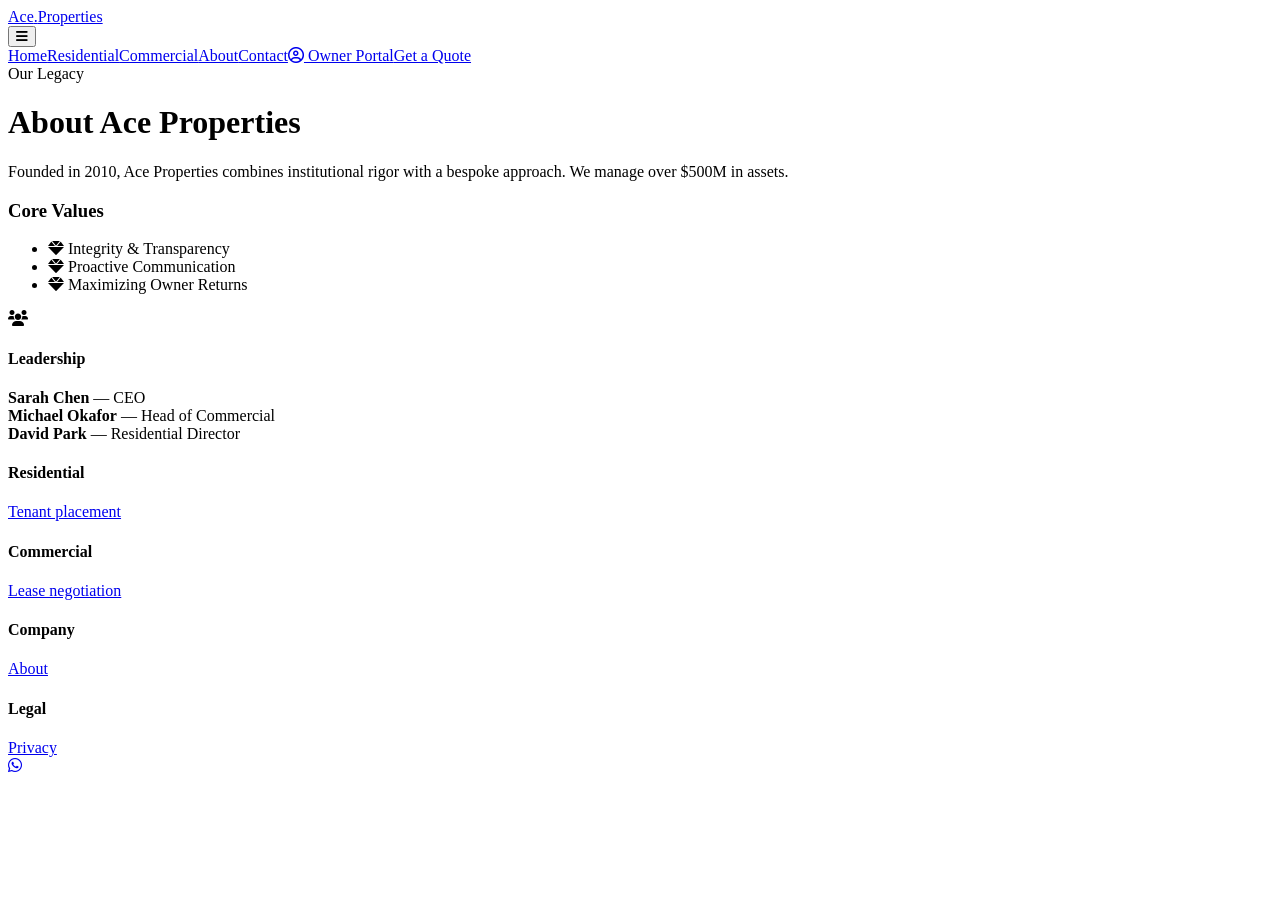
==== about.html @ a5db4b84 "Add files via upload" ====
<!DOCTYPE html>
<html lang="en">

<head>
    <meta charset="UTF-8">
    <meta name="viewport" content="width=device-width, initial-scale=1.0">
    <meta name="description" content="Meet the leadership behind Ace Properties — 15+ years of excellence.">
    <title>About · Ace Properties</title>
    <link
        href="https://fonts.googleapis.com/css2?family=Cormorant+Garamond:wght@400;500;600;700&family=DM+Sans:opsz,wght@9..40,300;9..40,400;9..40,500;9..40,600&display=swap"
        rel="stylesheet">
    <link rel="stylesheet" href="https://cdnjs.cloudflare.com/ajax/libs/font-awesome/6.0.0-beta3/css/all.min.css">
    <link rel="stylesheet" href="css/style.css">
</head>

<body>
    <nav class="navbar">
        <div class="nav-container">
            <div class="logo"><a href="index.html">Ace<span class="dot">.</span>Properties</a></div><button
                class="menu-toggle" id="menuToggle" aria-label="Menu" aria-expanded="false"><i class="fas fa-bars"></i></button>
            <div class="nav-links" id="navLinks"><a href="index.html">Home</a><a
                    href="residential.html">Residential</a><a href="commercial.html">Commercial</a><a href="about.html"
                    class="active">About</a><a href="contact.html">Contact</a><a href="contact.html" class="owner-portal"><i
                        class="far fa-user-circle"></i> Owner Portal</a><a href="contact.html" class="btn-outline">Get a
                    Quote</a></div>
        </div>
    </nav>

    <main class="container section-padding">
        <div class="section-sub fade-up">Our Legacy</div>
        <h1 class="section-title fade-up">About Ace Properties</h1>
        <div class="divider fade-up"></div>
        <div class="page-split">
            <div class="page-text fade-up">
                <p class="section-copy">Founded in 2010, Ace Properties combines institutional rigor with a bespoke
                    approach. We manage over $500M in assets.</p>
                <h3 class="section-heading">Core Values</h3>
                <ul class="feature-list">
                    <li><i class="fas fa-gem"></i> Integrity & Transparency</li>
                    <li><i class="fas fa-gem"></i> Proactive Communication</li>
                    <li><i class="fas fa-gem"></i> Maximizing Owner Returns</li>
                </ul>
            </div>
            <div class="team-card fade-up">
                <i class="fas fa-users"></i>
                <h4>Leadership</h4>
                <p><strong>Sarah Chen</strong> — CEO<br><strong>Michael Okafor</strong> — Head of
                    Commercial<br><strong>David Park</strong> — Residential Director</p>
            </div>
        </div>
    </main>

    <footer class="footer">
        <div class="container footer-grid">
            <div>
                <h4>Residential</h4><a href="residential.html">Tenant placement</a>
            </div>
            <div>
                <h4>Commercial</h4><a href="commercial.html">Lease negotiation</a>
            </div>
            <div>
                <h4>Company</h4><a href="about.html">About</a>
            </div>
            <div>
                <h4>Legal</h4><a href="#">Privacy</a>
            </div>
        </div>
    </footer>
    <a href="https://wa.me/?text=Hello%20Ace%20Properties" class="wa-float" id="whatsappBtn"><i class="fab fa-whatsapp"></i></a>
    <script src="js/main.js"></script>
</body>

</html>
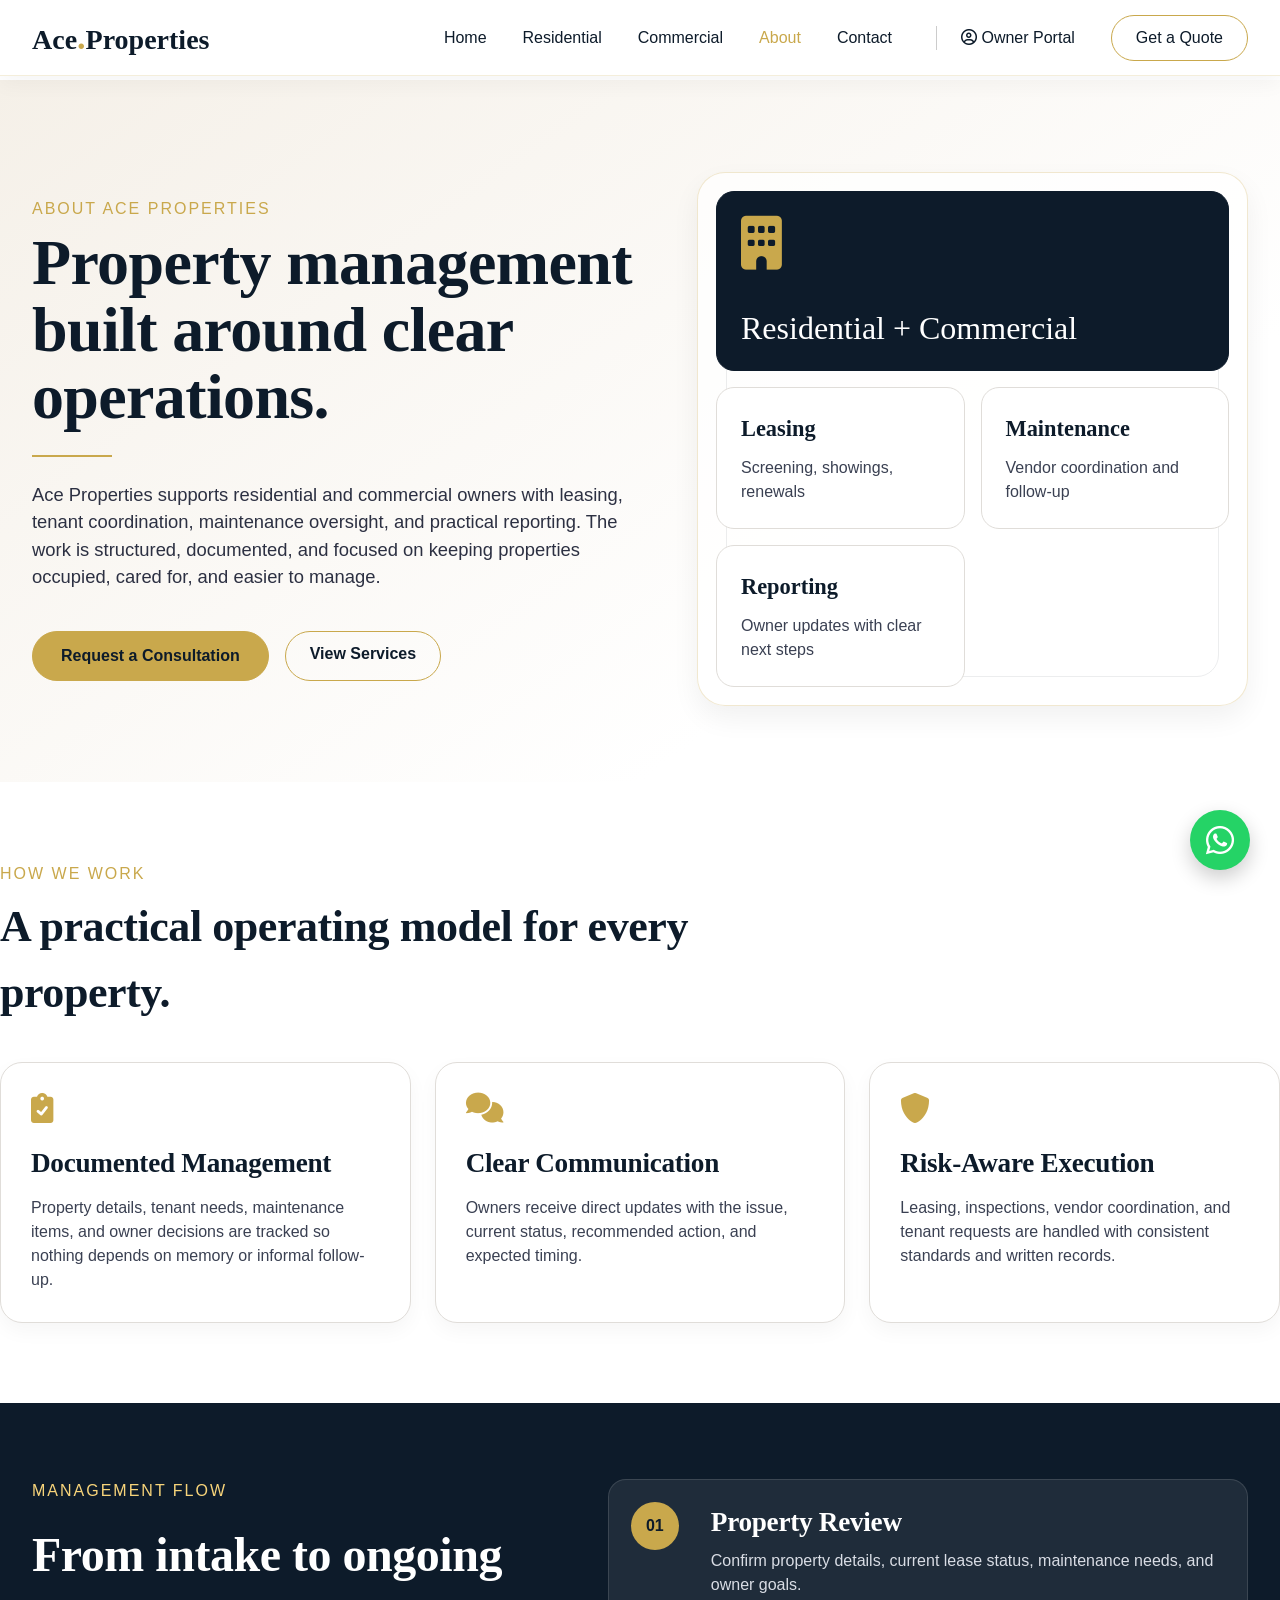
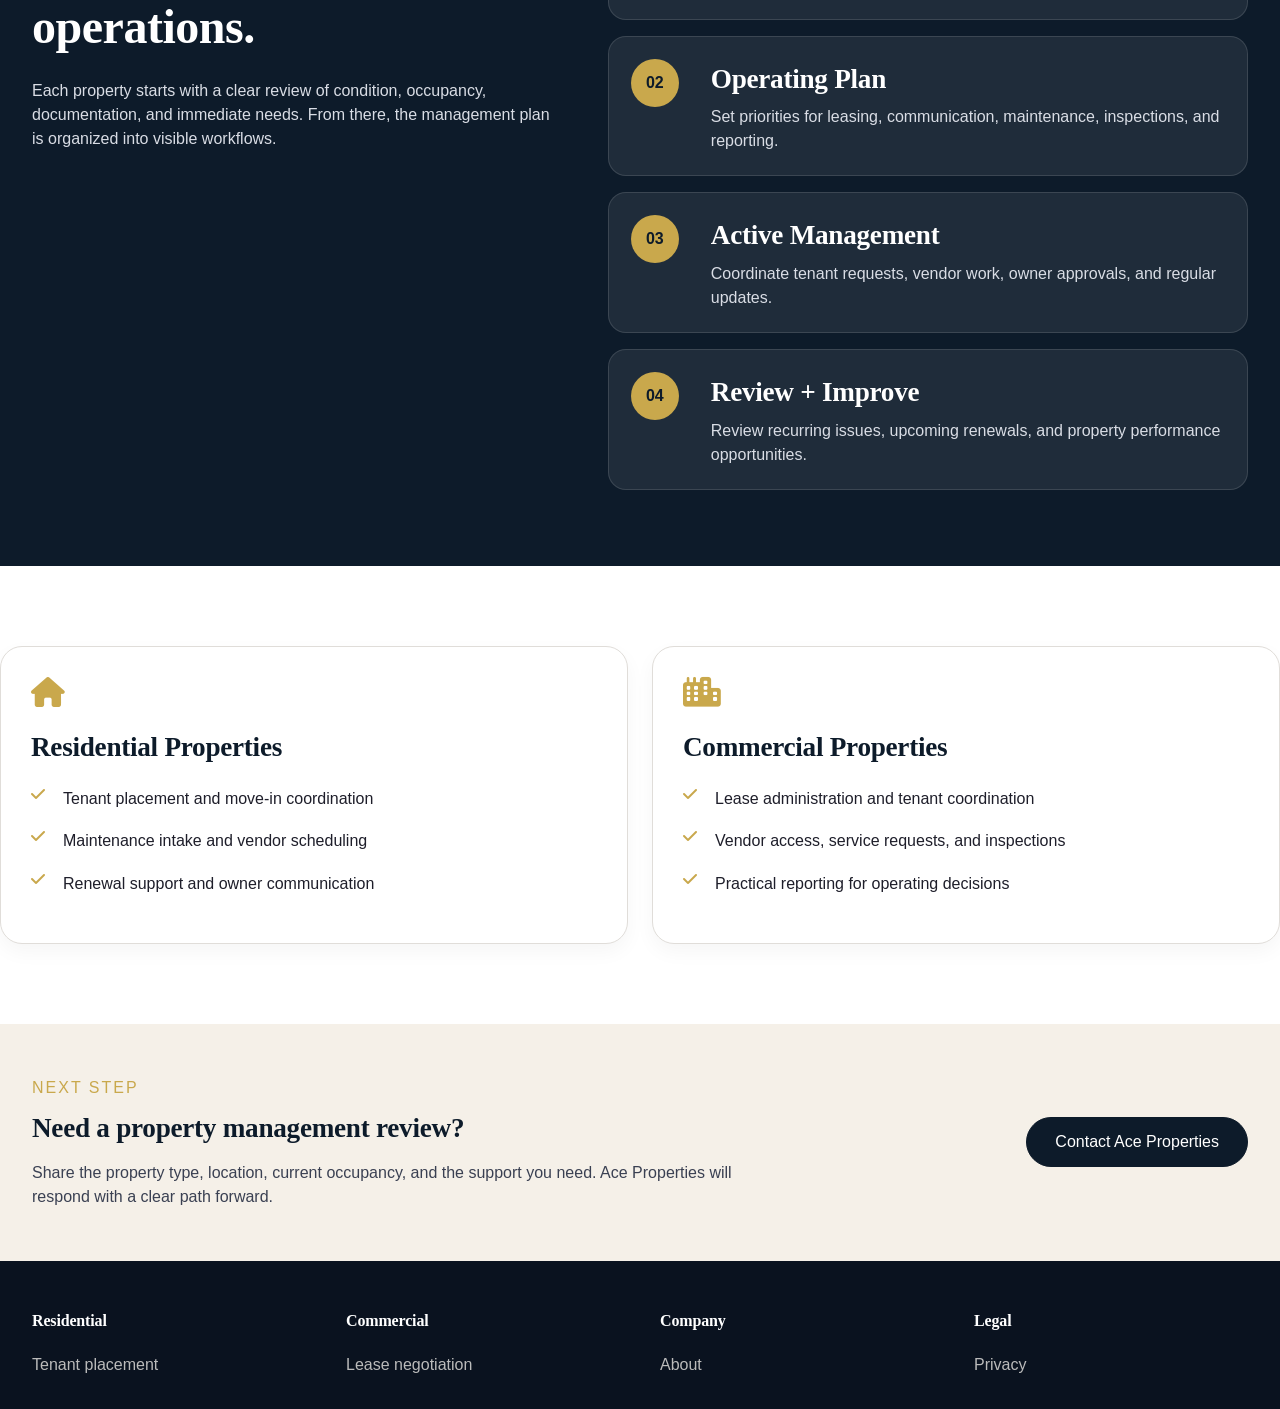
==== commit 0b3892f0: "Redesign about page" ====
--- a/about.html
+++ b/about.html
@@ -1,73 +1,193 @@
-<!DOCTYPE html>
-<html lang="en">
-
-<head>
-    <meta charset="UTF-8">
-    <meta name="viewport" content="width=device-width, initial-scale=1.0">
-    <meta name="description" content="Meet the leadership behind Ace Properties — 15+ years of excellence.">
-    <title>About · Ace Properties</title>
-    <link
-        href="https://fonts.googleapis.com/css2?family=Cormorant+Garamond:wght@400;500;600;700&family=DM+Sans:opsz,wght@9..40,300;9..40,400;9..40,500;9..40,600&display=swap"
-        rel="stylesheet">
-    <link rel="stylesheet" href="https://cdnjs.cloudflare.com/ajax/libs/font-awesome/6.0.0-beta3/css/all.min.css">
-    <link rel="stylesheet" href="css/style.css">
-</head>
-
-<body>
-    <nav class="navbar">
-        <div class="nav-container">
-            <div class="logo"><a href="index.html">Ace<span class="dot">.</span>Properties</a></div><button
-                class="menu-toggle" id="menuToggle" aria-label="Menu" aria-expanded="false"><i class="fas fa-bars"></i></button>
-            <div class="nav-links" id="navLinks"><a href="index.html">Home</a><a
-                    href="residential.html">Residential</a><a href="commercial.html">Commercial</a><a href="about.html"
-                    class="active">About</a><a href="contact.html">Contact</a><a href="contact.html" class="owner-portal"><i
-                        class="far fa-user-circle"></i> Owner Portal</a><a href="contact.html" class="btn-outline">Get a
-                    Quote</a></div>
-        </div>
-    </nav>
-
-    <main class="container section-padding">
-        <div class="section-sub fade-up">Our Legacy</div>
-        <h1 class="section-title fade-up">About Ace Properties</h1>
-        <div class="divider fade-up"></div>
-        <div class="page-split">
-            <div class="page-text fade-up">
-                <p class="section-copy">Founded in 2010, Ace Properties combines institutional rigor with a bespoke
-                    approach. We manage over $500M in assets.</p>
-                <h3 class="section-heading">Core Values</h3>
-                <ul class="feature-list">
-                    <li><i class="fas fa-gem"></i> Integrity & Transparency</li>
-                    <li><i class="fas fa-gem"></i> Proactive Communication</li>
-                    <li><i class="fas fa-gem"></i> Maximizing Owner Returns</li>
-                </ul>
-            </div>
-            <div class="team-card fade-up">
-                <i class="fas fa-users"></i>
-                <h4>Leadership</h4>
-                <p><strong>Sarah Chen</strong> — CEO<br><strong>Michael Okafor</strong> — Head of
-                    Commercial<br><strong>David Park</strong> — Residential Director</p>
-            </div>
-        </div>
-    </main>
-
-    <footer class="footer">
-        <div class="container footer-grid">
-            <div>
-                <h4>Residential</h4><a href="residential.html">Tenant placement</a>
-            </div>
-            <div>
-                <h4>Commercial</h4><a href="commercial.html">Lease negotiation</a>
-            </div>
-            <div>
-                <h4>Company</h4><a href="about.html">About</a>
-            </div>
-            <div>
-                <h4>Legal</h4><a href="#">Privacy</a>
-            </div>
-        </div>
-    </footer>
-    <a href="https://wa.me/?text=Hello%20Ace%20Properties" class="wa-float" id="whatsappBtn"><i class="fab fa-whatsapp"></i></a>
-    <script src="js/main.js"></script>
-</body>
-
-</html>+<!DOCTYPE html>
+<html lang="en">
+
+<head>
+    <meta charset="UTF-8">
+    <meta name="viewport" content="width=device-width, initial-scale=1.0">
+    <meta name="description" content="Learn how Ace Properties manages residential and commercial properties with clear reporting, disciplined operations, and responsive service.">
+    <title>About | Ace Properties</title>
+    <link
+        href="https://fonts.googleapis.com/css2?family=Cormorant+Garamond:wght@400;500;600;700&family=DM+Sans:opsz,wght@9..40,300;9..40,400;9..40,500;9..40,600&display=swap"
+        rel="stylesheet">
+    <link rel="stylesheet" href="https://cdnjs.cloudflare.com/ajax/libs/font-awesome/6.0.0-beta3/css/all.min.css">
+    <link rel="stylesheet" href="css/style.css">
+</head>
+
+<body>
+    <nav class="navbar">
+        <div class="nav-container">
+            <div class="logo"><a href="index.html">Ace<span class="dot">.</span>Properties</a></div>
+            <button class="menu-toggle" id="menuToggle" aria-label="Menu" aria-expanded="false"><i class="fas fa-bars"></i></button>
+            <div class="nav-links" id="navLinks">
+                <a href="index.html">Home</a>
+                <a href="residential.html">Residential</a>
+                <a href="commercial.html">Commercial</a>
+                <a href="about.html" class="active">About</a>
+                <a href="contact.html">Contact</a>
+                <a href="contact.html" class="owner-portal"><i class="far fa-user-circle"></i> Owner Portal</a>
+                <a href="contact.html" class="btn-outline">Get a Quote</a>
+            </div>
+        </div>
+    </nav>
+
+    <main>
+        <section class="about-hero">
+            <div class="container about-hero-grid">
+                <div class="about-hero-copy fade-up">
+                    <div class="section-sub">About Ace Properties</div>
+                    <h1 class="section-title">Property management built around clear operations.</h1>
+                    <div class="divider"></div>
+                    <p class="section-copy">Ace Properties supports residential and commercial owners with leasing,
+                        tenant coordination, maintenance oversight, and practical reporting. The work is structured,
+                        documented, and focused on keeping properties occupied, cared for, and easier to manage.</p>
+                    <div class="about-actions">
+                        <a href="contact.html" class="btn-gold">Request a Consultation</a>
+                        <a href="commercial.html" class="btn-outline">View Services</a>
+                    </div>
+                </div>
+                <div class="about-visual fade-up" aria-label="Property operations overview">
+                    <div class="visual-panel visual-panel-main">
+                        <i class="fas fa-building"></i>
+                        <span>Residential + Commercial</span>
+                    </div>
+                    <div class="visual-panel">
+                        <strong>Leasing</strong>
+                        <span>Screening, showings, renewals</span>
+                    </div>
+                    <div class="visual-panel">
+                        <strong>Maintenance</strong>
+                        <span>Vendor coordination and follow-up</span>
+                    </div>
+                    <div class="visual-panel">
+                        <strong>Reporting</strong>
+                        <span>Owner updates with clear next steps</span>
+                    </div>
+                </div>
+            </div>
+        </section>
+
+        <section class="container section-padding">
+            <div class="about-section-header fade-up">
+                <div class="section-sub">How We Work</div>
+                <h2 class="section-title">A practical operating model for every property.</h2>
+            </div>
+            <div class="about-principles">
+                <div class="principle-card fade-up">
+                    <i class="fas fa-clipboard-check"></i>
+                    <h3>Documented Management</h3>
+                    <p>Property details, tenant needs, maintenance items, and owner decisions are tracked so nothing
+                        depends on memory or informal follow-up.</p>
+                </div>
+                <div class="principle-card fade-up">
+                    <i class="fas fa-comments"></i>
+                    <h3>Clear Communication</h3>
+                    <p>Owners receive direct updates with the issue, current status, recommended action, and expected
+                        timing.</p>
+                </div>
+                <div class="principle-card fade-up">
+                    <i class="fas fa-shield-alt"></i>
+                    <h3>Risk-Aware Execution</h3>
+                    <p>Leasing, inspections, vendor coordination, and tenant requests are handled with consistent
+                        standards and written records.</p>
+                </div>
+            </div>
+        </section>
+
+        <section class="about-band">
+            <div class="container about-process-grid">
+                <div class="fade-up">
+                    <div class="section-sub section-sub-light">Management Flow</div>
+                    <h2 class="section-title-light">From intake to ongoing operations.</h2>
+                    <p>Each property starts with a clear review of condition, occupancy, documentation, and immediate
+                        needs. From there, the management plan is organized into visible workflows.</p>
+                </div>
+                <div class="process-list fade-up">
+                    <div class="process-item">
+                        <span>01</span>
+                        <div>
+                            <h3>Property Review</h3>
+                            <p>Confirm property details, current lease status, maintenance needs, and owner goals.</p>
+                        </div>
+                    </div>
+                    <div class="process-item">
+                        <span>02</span>
+                        <div>
+                            <h3>Operating Plan</h3>
+                            <p>Set priorities for leasing, communication, maintenance, inspections, and reporting.</p>
+                        </div>
+                    </div>
+                    <div class="process-item">
+                        <span>03</span>
+                        <div>
+                            <h3>Active Management</h3>
+                            <p>Coordinate tenant requests, vendor work, owner approvals, and regular updates.</p>
+                        </div>
+                    </div>
+                    <div class="process-item">
+                        <span>04</span>
+                        <div>
+                            <h3>Review + Improve</h3>
+                            <p>Review recurring issues, upcoming renewals, and property performance opportunities.</p>
+                        </div>
+                    </div>
+                </div>
+            </div>
+        </section>
+
+        <section class="container section-padding">
+            <div class="about-scope-grid">
+                <div class="scope-card fade-up">
+                    <i class="fas fa-home"></i>
+                    <h3>Residential Properties</h3>
+                    <ul class="feature-list">
+                        <li><i class="fas fa-check"></i> Tenant placement and move-in coordination</li>
+                        <li><i class="fas fa-check"></i> Maintenance intake and vendor scheduling</li>
+                        <li><i class="fas fa-check"></i> Renewal support and owner communication</li>
+                    </ul>
+                </div>
+                <div class="scope-card fade-up">
+                    <i class="fas fa-city"></i>
+                    <h3>Commercial Properties</h3>
+                    <ul class="feature-list">
+                        <li><i class="fas fa-check"></i> Lease administration and tenant coordination</li>
+                        <li><i class="fas fa-check"></i> Vendor access, service requests, and inspections</li>
+                        <li><i class="fas fa-check"></i> Practical reporting for operating decisions</li>
+                    </ul>
+                </div>
+            </div>
+        </section>
+
+        <section class="about-cta">
+            <div class="container about-cta-inner fade-up">
+                <div>
+                    <div class="section-sub">Next Step</div>
+                    <h2>Need a property management review?</h2>
+                    <p>Share the property type, location, current occupancy, and the support you need. Ace Properties
+                        will respond with a clear path forward.</p>
+                </div>
+                <a href="contact.html" class="btn-navy">Contact Ace Properties</a>
+            </div>
+        </section>
+    </main>
+
+    <footer class="footer">
+        <div class="container footer-grid">
+            <div>
+                <h4>Residential</h4><a href="residential.html">Tenant placement</a>
+            </div>
+            <div>
+                <h4>Commercial</h4><a href="commercial.html">Lease negotiation</a>
+            </div>
+            <div>
+                <h4>Company</h4><a href="about.html">About</a>
+            </div>
+            <div>
+                <h4>Legal</h4><a href="#">Privacy</a>
+            </div>
+        </div>
+    </footer>
+    <a href="https://wa.me/?text=Hello%20Ace%20Properties" class="wa-float" id="whatsappBtn"><i class="fab fa-whatsapp"></i></a>
+    <script src="js/main.js"></script>
+</body>
+
+</html>
--- a/css/style.css
+++ b/css/style.css
@@ -0,0 +1,1024 @@
+* {
+    margin: 0;
+    padding: 0;
+    box-sizing: border-box;
+}
+
+:root {
+    --navy: #0D1B2A;
+    --gold: #C9A84C;
+    --cream: #F5F0E8;
+    --white: #ffffff;
+    --gray-light: #f9f9f9;
+    --gray-border: #e0ddd9;
+    --font-heading: 'Cormorant Garamond', serif;
+    --font-body: 'DM Sans', sans-serif;
+    --shadow-sm: 0 8px 20px rgba(0, 0, 0, 0.04);
+    --shadow-md: 0 12px 28px rgba(0, 0, 0, 0.06);
+}
+
+body {
+    font-family: var(--font-body);
+    background-color: var(--white);
+    color: #1e1e2a;
+    line-height: 1.5;
+    padding-top: 80px;
+    /* for fixed nav */
+}
+
+h1,
+h2,
+h3,
+h4 {
+    font-family: var(--font-heading);
+    font-weight: 600;
+    letter-spacing: -0.01em;
+    color: var(--navy);
+}
+
+.container {
+    max-width: 1280px;
+    margin: 0 auto;
+    padding: 0 32px;
+}
+
+/* Navigation */
+.navbar {
+    position: fixed;
+    top: 0;
+    left: 0;
+    width: 100%;
+    background-color: var(--white);
+    box-shadow: var(--shadow-sm);
+    z-index: 1000;
+    padding: 12px 0;
+    border-bottom: 1px solid rgba(201, 168, 76, 0.2);
+}
+
+.nav-container {
+    display: flex;
+    align-items: center;
+    justify-content: space-between;
+    max-width: 1400px;
+    margin: 0 auto;
+    padding: 0 32px;
+}
+
+.logo {
+    font-family: var(--font-heading);
+    font-size: 28px;
+    font-weight: 700;
+}
+
+.logo a {
+    text-decoration: none;
+    color: var(--navy);
+}
+
+.logo .dot {
+    color: var(--gold);
+    font-size: 34px;
+}
+
+.nav-links {
+    display: flex;
+    align-items: center;
+    gap: 36px;
+}
+
+.nav-links a {
+    text-decoration: none;
+    font-weight: 500;
+    color: var(--navy);
+    font-size: 16px;
+    transition: color 0.2s;
+}
+
+.nav-links a:hover,
+.nav-links a.active {
+    color: var(--gold);
+}
+
+.owner-portal {
+    margin-left: 8px;
+    border-left: 1px solid #ccc;
+    padding-left: 24px;
+}
+
+.btn-outline {
+    border: 1.5px solid var(--gold);
+    background: transparent;
+    padding: 10px 24px;
+    border-radius: 40px;
+    font-weight: 600;
+    color: var(--navy);
+    text-decoration: none;
+    transition: 0.2s;
+}
+
+.btn-outline:hover {
+    background: var(--gold);
+    color: white;
+}
+
+.btn-gold {
+    background: var(--gold);
+    color: var(--navy);
+    font-weight: 600;
+    padding: 12px 28px;
+    border-radius: 40px;
+    border: 1px solid var(--gold);
+    cursor: pointer;
+    text-decoration: none;
+    display: inline-block;
+    transition: 0.2s;
+}
+
+.btn-gold:hover {
+    background: transparent;
+    color: var(--navy);
+    border-color: var(--navy);
+}
+
+.btn-navy {
+    background: var(--navy);
+    color: white;
+    padding: 12px 28px;
+    border-radius: 40px;
+    font-weight: 500;
+    text-decoration: none;
+    display: inline-block;
+    border: 1px solid var(--navy);
+}
+
+.btn-navy:hover {
+    background: transparent;
+    color: var(--navy);
+}
+
+.menu-toggle {
+    display: none;
+    font-size: 28px;
+    background: none;
+    border: none;
+    color: var(--navy);
+    cursor: pointer;
+}
+
+/* Sections */
+.section-padding {
+    padding: 80px 0;
+}
+
+.bg-cream {
+    background-color: var(--cream);
+}
+
+.section-title {
+    font-size: 44px;
+    margin-bottom: 16px;
+}
+
+.section-sub {
+    color: var(--gold);
+    font-weight: 500;
+    text-transform: uppercase;
+    letter-spacing: 2px;
+    margin-bottom: 8px;
+}
+
+.section-copy {
+    font-size: 1.15rem;
+    max-width: 800px;
+    margin-bottom: 40px;
+    color: #2c3042;
+}
+
+.section-heading {
+    margin: 40px 0 20px;
+    font-size: 1.35rem;
+    line-height: 1.3;
+}
+
+.section-title-light {
+    color: white;
+    font-size: 48px;
+    margin: 16px 0;
+}
+
+.section-sub-light {
+    color: #f7d47a;
+}
+
+.page-split {
+    display: flex;
+    gap: 50px;
+    flex-wrap: wrap;
+}
+
+.page-text {
+    flex: 2;
+}
+
+.feature-list {
+    list-style: none;
+    padding: 0;
+    margin: 0;
+}
+
+.feature-list li {
+    display: flex;
+    align-items: flex-start;
+    gap: 12px;
+    margin-bottom: 16px;
+    line-height: 1.65;
+}
+
+.feature-list i,
+.service-card h3 i,
+.team-card i,
+.contact-form p i {
+    color: var(--gold);
+    min-width: 20px;
+}
+
+.center-cta {
+    text-align: center;
+    margin-top: 48px;
+}
+
+.service-card-title {
+    font-size: 36px;
+    margin-bottom: 30px;
+}
+
+.divider--light {
+    background: var(--gold);
+    width: 80px;
+    height: 2px;
+    margin: 24px 0;
+}
+
+.secure-note {
+    color: #ccc;
+    margin-top: 16px;
+}
+
+.map-container iframe {
+    width: 100%;
+    height: 100%;
+    border: 0;
+}
+
+.divider {
+    height: 2px;
+    background: var(--gold);
+    width: 80px;
+    margin: 24px 0;
+}
+
+/* Service cards / grids */
+.services-grid {
+    display: grid;
+    grid-template-columns: 1fr 1fr;
+    gap: 32px;
+}
+
+.service-card {
+    background: var(--white);
+    padding: 36px 32px;
+    border-radius: 24px;
+    box-shadow: var(--shadow-md);
+    border-top: 6px solid var(--gold);
+}
+
+.service-card h3 {
+    font-size: 32px;
+    margin-bottom: 28px;
+}
+
+.service-list {
+    list-style: none;
+}
+
+.service-list li {
+    padding: 10px 0;
+    border-bottom: 1px solid var(--gray-border);
+    display: flex;
+    align-items: center;
+    gap: 12px;
+}
+
+.service-list i {
+    color: var(--gold);
+    width: 20px;
+}
+
+/* Hero */
+.hero {
+    background: linear-gradient(145deg, var(--cream) 0%, #fef8f2 100%);
+    padding: 120px 0 100px;
+    position: relative;
+    overflow: hidden;
+}
+
+.hero::before {
+    content: '';
+    position: absolute;
+    top: -20%;
+    right: -5%;
+    width: 500px;
+    height: 500px;
+    background: radial-gradient(circle, rgba(201, 168, 76, 0.08) 0%, transparent 70%);
+    border-radius: 50%;
+    z-index: 0;
+}
+
+.hero-content {
+    position: relative;
+    z-index: 2;
+    display: flex;
+    align-items: center;
+    gap: 40px;
+    flex-wrap: wrap;
+}
+
+.hero-caption {
+    flex: 1.2;
+}
+
+.hero-title {
+    font-size: clamp(3rem, 6vw, 4.75rem);
+    line-height: 1.1;
+    margin-bottom: 24px;
+}
+
+.hero-copy {
+    max-width: 600px;
+    font-size: 1.15rem;
+    color: #2c3042;
+    margin: 28px 0 32px;
+}
+
+.hero-actions {
+    display: flex;
+    gap: 20px;
+    flex-wrap: wrap;
+    margin-bottom: 48px;
+}
+
+.hero-stats {
+    display: flex;
+    gap: 60px;
+    flex-wrap: wrap;
+}
+
+.hero-card {
+    flex: 0.9;
+    background: rgba(255,255,255,0.4);
+    backdrop-filter: blur(4px);
+    border-radius: 60px;
+    padding: 40px;
+    border: 1px solid rgba(201,168,76,0.2);
+    text-align: center;
+}
+
+.hero-card i {
+    font-size: 100px;
+    color: var(--navy);
+    opacity: 0.8;
+}
+
+.hero-card p {
+    margin-top: 20px;
+    font-style: italic;
+}
+
+.hero h1 span {
+    color: var(--gold);
+}
+
+.stat-item {
+    display: inline-block;
+    margin-right: 30px;
+}
+
+.stat-item h3 {
+    font-size: 48px;
+    margin-bottom: 8px;
+}
+
+.carousel-container {
+    position: relative;
+    overflow: hidden;
+}
+
+.testimonials-track {
+    display: flex;
+    transition: transform 0.5s ease;
+}
+
+.testimonial-card {
+    flex: 0 0 100%;
+    padding: 20px;
+}
+
+.testimonial {
+    background: var(--white);
+    padding: 32px 24px;
+    border-radius: 24px;
+    box-shadow: var(--shadow-sm);
+    border-left: 4px solid var(--gold);
+}
+
+.team-card {
+    background: rgba(255, 255, 255, 0.6);
+    backdrop-filter: blur(8px);
+    border-radius: 30px;
+    padding: 30px;
+}
+
+/* About page */
+.about-hero {
+    background: linear-gradient(145deg, var(--cream) 0%, #ffffff 72%);
+    padding: 92px 0 76px;
+    overflow: hidden;
+}
+
+.about-hero-grid {
+    display: grid;
+    grid-template-columns: minmax(0, 1.05fr) minmax(360px, 0.95fr);
+    gap: 56px;
+    align-items: center;
+}
+
+.about-hero-copy .section-title {
+    font-size: clamp(3rem, 5vw, 4.6rem);
+    line-height: 1.05;
+    max-width: 760px;
+}
+
+.about-actions {
+    display: flex;
+    flex-wrap: wrap;
+    gap: 16px;
+    margin-top: 8px;
+}
+
+.about-visual {
+    position: relative;
+    display: grid;
+    grid-template-columns: 1fr 1fr;
+    gap: 16px;
+    padding: 18px;
+    border: 1px solid rgba(201, 168, 76, 0.26);
+    border-radius: 28px;
+    background: rgba(255, 255, 255, 0.72);
+    box-shadow: var(--shadow-md);
+}
+
+.about-visual::before {
+    content: '';
+    position: absolute;
+    inset: 28px;
+    border: 1px solid rgba(13, 27, 42, 0.08);
+    border-radius: 22px;
+    pointer-events: none;
+}
+
+.visual-panel {
+    min-height: 142px;
+    padding: 24px;
+    border-radius: 18px;
+    background: #ffffff;
+    border: 1px solid var(--gray-border);
+    display: flex;
+    flex-direction: column;
+    justify-content: space-between;
+    position: relative;
+    z-index: 1;
+}
+
+.visual-panel strong {
+    color: var(--navy);
+    font-family: var(--font-heading);
+    font-size: 1.4rem;
+}
+
+.visual-panel span {
+    color: #3a4052;
+}
+
+.visual-panel-main {
+    grid-column: span 2;
+    min-height: 180px;
+    background: var(--navy);
+    color: #ffffff;
+    border-color: var(--navy);
+}
+
+.visual-panel-main i {
+    color: var(--gold);
+    font-size: 54px;
+}
+
+.visual-panel-main span {
+    color: #ffffff;
+    font-family: var(--font-heading);
+    font-size: 2rem;
+    line-height: 1.1;
+}
+
+.about-section-header {
+    max-width: 760px;
+    margin-bottom: 36px;
+}
+
+.about-principles,
+.about-scope-grid {
+    display: grid;
+    grid-template-columns: repeat(3, 1fr);
+    gap: 24px;
+}
+
+.principle-card,
+.scope-card {
+    border: 1px solid var(--gray-border);
+    border-radius: 22px;
+    background: var(--white);
+    box-shadow: var(--shadow-sm);
+    padding: 30px;
+}
+
+.principle-card i,
+.scope-card > i {
+    color: var(--gold);
+    font-size: 30px;
+    margin-bottom: 20px;
+}
+
+.principle-card h3,
+.scope-card h3,
+.process-item h3,
+.about-cta h2 {
+    font-size: 1.7rem;
+    margin-bottom: 12px;
+}
+
+.principle-card p,
+.process-item p,
+.about-cta p {
+    color: #3a4052;
+}
+
+.about-band {
+    background: var(--navy);
+    color: #ffffff;
+    padding: 76px 0;
+}
+
+.about-process-grid {
+    display: grid;
+    grid-template-columns: minmax(0, 0.9fr) minmax(420px, 1.1fr);
+    gap: 52px;
+    align-items: start;
+}
+
+.about-process-grid p {
+    color: #d9dde5;
+    max-width: 620px;
+}
+
+.process-list {
+    display: grid;
+    gap: 16px;
+}
+
+.process-item {
+    display: grid;
+    grid-template-columns: 62px 1fr;
+    gap: 18px;
+    padding: 22px;
+    border-radius: 18px;
+    background: rgba(255, 255, 255, 0.08);
+    border: 1px solid rgba(255, 255, 255, 0.12);
+}
+
+.process-item span {
+    width: 48px;
+    height: 48px;
+    border-radius: 50%;
+    background: var(--gold);
+    color: var(--navy);
+    display: flex;
+    align-items: center;
+    justify-content: center;
+    font-weight: 700;
+}
+
+.process-item h3 {
+    color: #ffffff;
+    margin-bottom: 6px;
+}
+
+.about-scope-grid {
+    grid-template-columns: 1fr 1fr;
+}
+
+.scope-card .feature-list {
+    margin-top: 18px;
+}
+
+.scope-card .feature-list i {
+    color: var(--gold);
+}
+
+.about-cta {
+    background: var(--cream);
+    padding: 52px 0;
+}
+
+.about-cta-inner {
+    display: flex;
+    align-items: center;
+    justify-content: space-between;
+    gap: 32px;
+}
+
+.about-cta-inner p {
+    max-width: 720px;
+}
+
+/* Pillars */
+.pillars-grid {
+    display: grid;
+    grid-template-columns: repeat(5, 1fr);
+    gap: 20px;
+    margin-top: 40px;
+}
+
+.pillar {
+    background: var(--cream);
+    padding: 28px 16px;
+    border-radius: 20px;
+    text-align: center;
+}
+
+.pillar i {
+    font-size: 32px;
+    color: var(--gold);
+    margin-bottom: 16px;
+}
+
+/* Steps */
+.steps-container {
+    display: flex;
+    justify-content: space-between;
+    flex-wrap: wrap;
+    margin: 60px 0;
+}
+
+.step {
+    flex: 1;
+    min-width: 160px;
+    text-align: center;
+    padding: 16px;
+}
+
+.step-number {
+    background: var(--navy);
+    color: white;
+    width: 48px;
+    height: 48px;
+    border-radius: 60px;
+    display: flex;
+    align-items: center;
+    justify-content: center;
+    font-weight: 700;
+    font-size: 22px;
+    margin: 0 auto 16px;
+    border: 2px solid var(--gold);
+}
+
+/* Testimonials */
+.testimonials-grid {
+    display: grid;
+    grid-template-columns: repeat(3, 1fr);
+    gap: 30px;
+}
+
+.testimonial-controls {
+    display: flex;
+    justify-content: center;
+    gap: 20px;
+    margin-top: 20px;
+}
+
+.testimonial-controls button {
+    background: var(--navy);
+    color: white;
+    border: none;
+    width: 40px;
+    height: 40px;
+    border-radius: 50%;
+    cursor: pointer;
+    transition: transform 0.15s ease;
+}
+
+.testimonial-controls button:hover {
+    transform: scale(1.05);
+}
+
+.testimonial {
+    background: var(--white);
+    padding: 32px 24px;
+    border-radius: 24px;
+    box-shadow: var(--shadow-sm);
+    border-left: 4px solid var(--gold);
+}
+
+/* Contact form */
+.contact-section {
+    background: var(--navy);
+    color: white;
+    padding: 64px 0;
+}
+
+.contact-grid {
+    display: grid;
+    grid-template-columns: 1fr 1fr;
+    gap: 40px;
+}
+
+.contact-form label {
+    display: block;
+    margin-bottom: 10px;
+    font-size: 0.95rem;
+    color: #fff;
+}
+
+.contact-form input,
+.contact-form select,
+.contact-form textarea {
+    width: 100%;
+    padding: 14px 18px;
+    border-radius: 40px;
+    border: none;
+    margin-bottom: 16px;
+    font-family: var(--font-body);
+}
+
+.map-container {
+    border-radius: 24px;
+    overflow: hidden;
+    min-height: 320px;
+}
+
+.page-split {
+    display: flex;
+    gap: 50px;
+    flex-wrap: wrap;
+}
+
+.page-text {
+    flex: 2;
+}
+
+.feature-list {
+    list-style: none;
+    padding: 0;
+    margin: 0;
+}
+
+.feature-list li {
+    display: flex;
+    align-items: flex-start;
+    gap: 12px;
+    margin-bottom: 16px;
+    line-height: 1.65;
+}
+
+.service-card-title {
+    font-size: 36px;
+    margin-bottom: 30px;
+    display: flex;
+    align-items: center;
+    gap: 14px;
+}
+
+.section-copy {
+    font-size: 1.15rem;
+    max-width: 800px;
+    margin-bottom: 40px;
+    color: #2c3042;
+}
+
+.secure-note {
+    color: #ccc;
+    margin-top: 16px;
+}
+
+.contact-form button {
+    width: 100%;
+}
+
+.footer {
+    background: #0a121f;
+    color: #ddd;
+    padding: 48px 0 24px;
+}
+
+.footer-grid {
+    display: grid;
+    grid-template-columns: repeat(4, 1fr);
+    gap: 40px;
+}
+
+.footer a {
+    color: #bbb;
+    text-decoration: none;
+    display: block;
+    margin-bottom: 8px;
+}
+
+.footer h4 {
+    color: white;
+    margin-bottom: 20px;
+}
+
+.footer-bottom {
+    margin-top: 40px;
+    border-top: 1px solid #2a3745;
+    padding-top: 24px;
+    text-align: center;
+}
+
+/* WhatsApp float */
+.wa-float {
+    position: fixed;
+    bottom: 30px;
+    right: 30px;
+    background: #25D366;
+    color: white;
+    width: 60px;
+    height: 60px;
+    border-radius: 60px;
+    display: flex;
+    align-items: center;
+    justify-content: center;
+    font-size: 32px;
+    box-shadow: 0 8px 20px rgba(0, 0, 0, 0.2);
+    z-index: 999;
+    text-decoration: none;
+}
+
+/* Responsive */
+@media (max-width: 900px) {
+    .about-hero-grid,
+    .about-process-grid {
+        grid-template-columns: 1fr;
+    }
+
+    .about-principles {
+        grid-template-columns: 1fr;
+    }
+
+    .about-scope-grid {
+        grid-template-columns: 1fr;
+    }
+
+    .about-cta-inner {
+        align-items: flex-start;
+        flex-direction: column;
+    }
+
+    .pillars-grid {
+        grid-template-columns: repeat(2, 1fr);
+    }
+
+    .services-grid {
+        grid-template-columns: 1fr;
+    }
+
+    .nav-links {
+        display: none;
+    }
+
+    .menu-toggle {
+        display: block;
+    }
+
+    .nav-links.mobile-active {
+        display: flex;
+        position: absolute;
+        top: 100%;
+        left: 0;
+        right: 0;
+        background: white;
+        flex-direction: column;
+        width: 100%;
+        padding: 24px 32px 16px;
+        gap: 18px;
+        box-shadow: 0 22px 38px rgba(0, 0, 0, 0.1);
+        z-index: 999;
+    }
+
+    .nav-links.mobile-active a {
+        width: 100%;
+        padding: 10px 0;
+    }
+
+    .owner-portal {
+        border-left: none;
+        padding-left: 0;
+    }
+
+    .testimonials-grid {
+        grid-template-columns: 1fr;
+    }
+
+    .contact-grid {
+        grid-template-columns: 1fr;
+    }
+
+    .footer-grid {
+        grid-template-columns: 1fr 1fr;
+    }
+
+    .page-split {
+        flex-direction: column;
+    }
+
+    .service-card-title {
+        font-size: 2.4rem;
+    }
+
+    .section-copy {
+        margin-bottom: 32px;
+    }
+
+    .hero-content {
+        flex-direction: column;
+        align-items: flex-start;
+    }
+
+    .hero-card {
+        width: 100%;
+        max-width: 420px;
+    }
+
+    .hero-actions {
+        justify-content: flex-start;
+    }
+}
+
+@media (max-width: 600px) {
+    .about-hero {
+        padding: 64px 0 48px;
+    }
+
+    .about-visual {
+        grid-template-columns: 1fr;
+        padding: 12px;
+    }
+
+    .visual-panel,
+    .visual-panel-main {
+        grid-column: auto;
+        min-height: 130px;
+    }
+
+    .process-item {
+        grid-template-columns: 1fr;
+    }
+
+    .about-actions {
+        flex-direction: column;
+        align-items: stretch;
+    }
+
+    .about-actions a,
+    .about-cta-inner a {
+        text-align: center;
+    }
+
+    .pillars-grid {
+        grid-template-columns: 1fr;
+    }
+
+    .steps-container {
+        flex-direction: column;
+    }
+
+    .page-split {
+        flex-direction: column;
+    }
+
+    .service-card-title {
+        font-size: 1.95rem;
+    }
+
+    .section-title-light {
+        font-size: 2.75rem;
+    }
+}
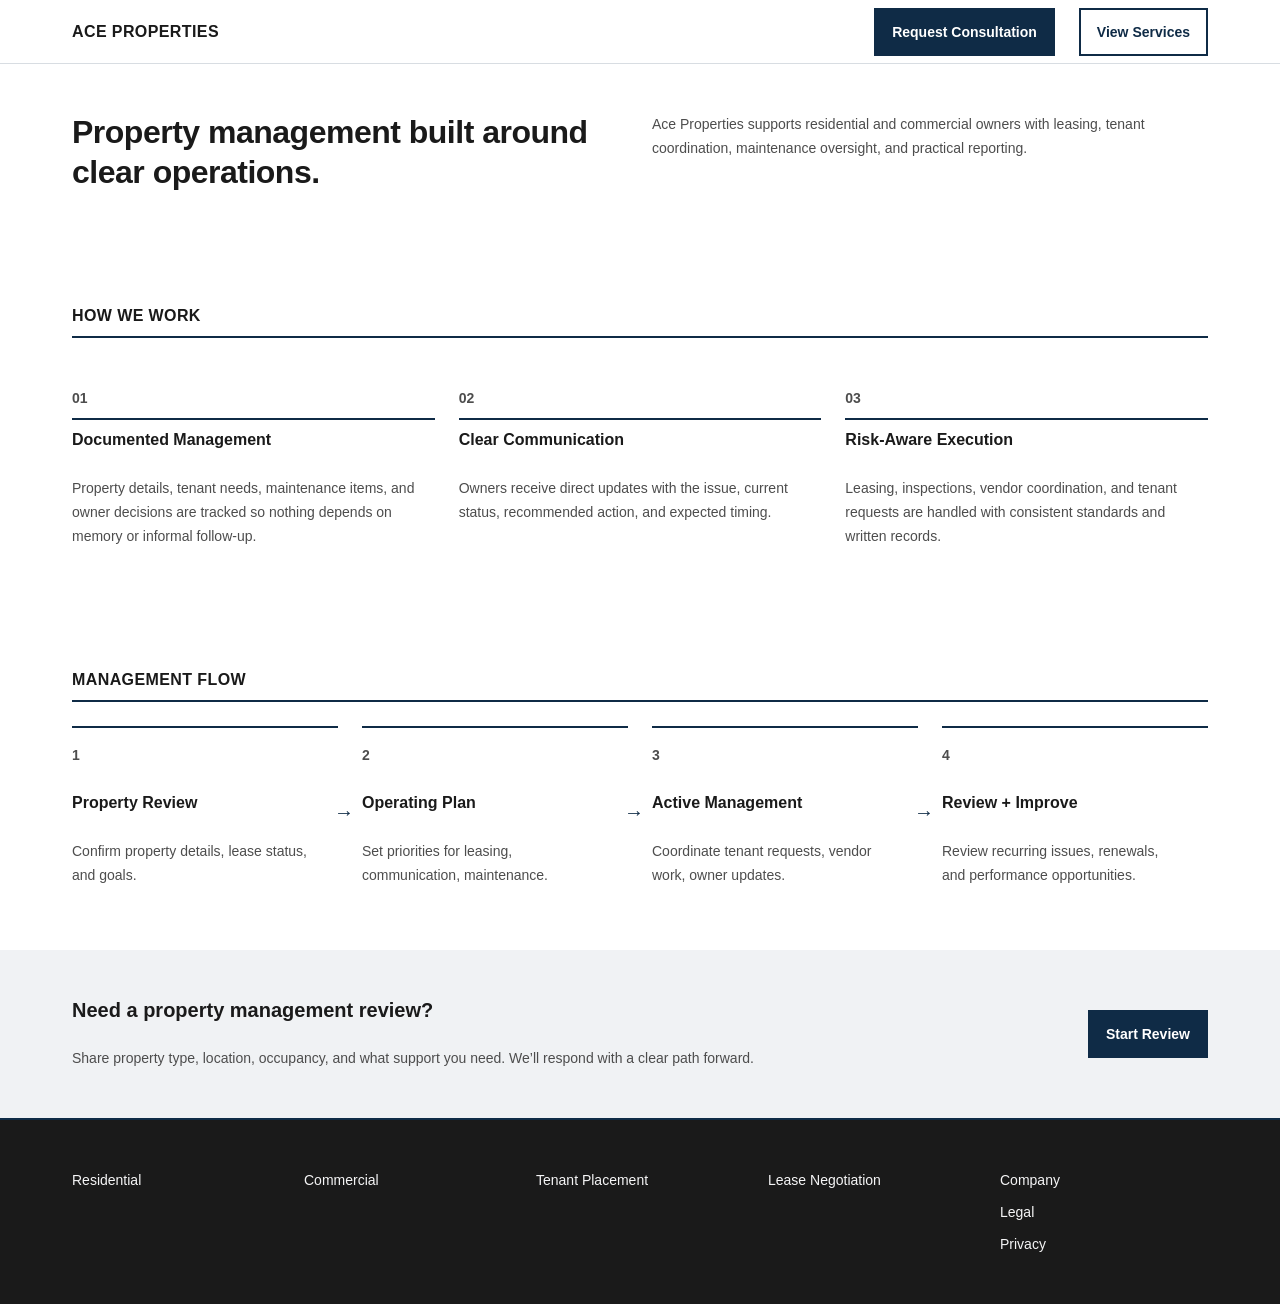
==== commit 96bd41ad: "Replace about page with precision layout" ====
--- a/about.html
+++ b/about.html
@@ -1,193 +1,504 @@
 <!DOCTYPE html>
 <html lang="en">
-
 <head>
-    <meta charset="UTF-8">
-    <meta name="viewport" content="width=device-width, initial-scale=1.0">
-    <meta name="description" content="Learn how Ace Properties manages residential and commercial properties with clear reporting, disciplined operations, and responsive service.">
-    <title>About | Ace Properties</title>
-    <link
-        href="https://fonts.googleapis.com/css2?family=Cormorant+Garamond:wght@400;500;600;700&family=DM+Sans:opsz,wght@9..40,300;9..40,400;9..40,500;9..40,600&display=swap"
-        rel="stylesheet">
-    <link rel="stylesheet" href="https://cdnjs.cloudflare.com/ajax/libs/font-awesome/6.0.0-beta3/css/all.min.css">
-    <link rel="stylesheet" href="css/style.css">
+  <meta charset="UTF-8" />
+  <meta name="viewport" content="width=device-width, initial-scale=1.0" />
+  <title>Ace Properties – Clear Operations</title>
+  <style>
+    :root {
+      --text: #1a1a1a;
+      --muted: #4d4d4d;
+      --line: #d8dde2;
+      --strip: #f0f2f4;
+      --accent: #0f2b46;
+      --white: #ffffff;
+    }
+
+    * {
+      box-sizing: border-box;
+      margin: 0;
+      padding: 0;
+    }
+
+    html {
+      font-size: 14px;
+    }
+
+    body {
+      font-family: Arial, Helvetica, sans-serif;
+      color: var(--text);
+      background: var(--white);
+      font-size: 14px;
+      line-height: 1.5;
+    }
+
+    a {
+      color: inherit;
+      text-decoration: none;
+    }
+
+    a:hover {
+      text-decoration: underline;
+    }
+
+    a:focus-visible,
+    button:focus-visible {
+      outline: 2px solid var(--accent);
+      outline-offset: 4px;
+    }
+
+    .container {
+      width: 100%;
+      max-width: 1200px;
+      margin: 0 auto;
+      padding: 0 32px;
+    }
+
+    .grid {
+      display: grid;
+      grid-template-columns: repeat(12, 1fr);
+      gap: 24px;
+    }
+
+    .site-header {
+      height: 64px;
+      padding: 8px 0;
+      border-bottom: 1px solid var(--line);
+      background: var(--white);
+    }
+
+    .header-grid {
+      height: 48px;
+      align-items: center;
+    }
+
+    .logo {
+      grid-column: span 6;
+      font-size: 16px;
+      line-height: 24px;
+      font-weight: 700;
+      letter-spacing: 0.4px;
+    }
+
+    .header-actions {
+      grid-column: span 6;
+      display: flex;
+      justify-content: flex-end;
+      gap: 24px;
+    }
+
+    .button {
+      display: inline-flex;
+      align-items: center;
+      justify-content: center;
+      height: 48px;
+      padding: 0 16px;
+      border: 2px solid var(--accent);
+      font-size: 14px;
+      line-height: 24px;
+      font-weight: 700;
+      transition: background 160ms ease, color 160ms ease;
+    }
+
+    .button-primary {
+      color: var(--white);
+      background: var(--accent);
+    }
+
+    .button-primary:hover {
+      color: var(--white);
+      background: #143959;
+      text-decoration: none;
+    }
+
+    .button-secondary {
+      color: var(--accent);
+      background: var(--white);
+    }
+
+    .button-secondary:hover {
+      color: var(--white);
+      background: var(--accent);
+      text-decoration: none;
+    }
+
+    .hero {
+      height: 192px;
+      padding: 48px 0;
+      background: var(--white);
+    }
+
+    .hero-grid {
+      min-height: 96px;
+      align-items: start;
+    }
+
+    .hero h1 {
+      grid-column: span 6;
+      font-size: 32px;
+      line-height: 40px;
+      font-weight: 700;
+      letter-spacing: -0.5px;
+    }
+
+    .hero p {
+      grid-column: span 6;
+      max-width: 560px;
+      color: var(--muted);
+      font-size: 14px;
+      line-height: 24px;
+    }
+
+    .section {
+      padding: 48px 0;
+    }
+
+    .section-label {
+      font-size: 16px;
+      line-height: 24px;
+      font-weight: 700;
+      letter-spacing: 0.4px;
+      text-transform: uppercase;
+      margin-bottom: 8px;
+    }
+
+    .section-rule {
+      width: 100%;
+      height: 2px;
+      background: var(--accent);
+      margin-bottom: 24px;
+    }
+
+    .work-card {
+      grid-column: span 4;
+      padding: 24px 0;
+    }
+
+    .work-card-number {
+      color: var(--accent);
+      font-size: 16px;
+      line-height: 24px;
+      font-weight: 700;
+      margin-bottom: 8px;
+    }
+
+    .work-card-body {
+      border-top: 2px solid var(--accent);
+      padding-top: 8px;
+    }
+
+    .work-card h3 {
+      font-size: 16px;
+      line-height: 24px;
+      font-weight: 700;
+      margin-bottom: 24px;
+    }
+
+    .work-card p {
+      color: var(--muted);
+      font-size: 14px;
+      line-height: 24px;
+    }
+
+    .process-rail {
+      height: 176px;
+      align-items: stretch;
+    }
+
+    .process-step {
+      grid-column: span 3;
+      position: relative;
+      min-height: 176px;
+      padding: 24px 24px 24px 0;
+      display: flex;
+      flex-direction: column;
+      justify-content: center;
+      border-top: 2px solid var(--accent);
+    }
+
+    .process-step:not(:last-child)::after {
+      content: "→";
+      position: absolute;
+      right: -16px;
+      top: 72px;
+      color: var(--accent);
+      font-size: 20px;
+      line-height: 24px;
+      font-weight: 700;
+    }
+
+    .process-number {
+      color: var(--accent);
+      font-size: 20px;
+      line-height: 24px;
+      font-weight: 700;
+      margin-bottom: 24px;
+    }
+
+    .process-step h3 {
+      font-size: 16px;
+      line-height: 24px;
+      font-weight: 700;
+      margin-bottom: 24px;
+    }
+
+    .process-step p {
+      color: var(--muted);
+      font-size: 14px;
+      line-height: 24px;
+    }
+
+    .next-step {
+      padding: 48px 0;
+      background: var(--strip);
+    }
+
+    .next-copy {
+      grid-column: span 8;
+    }
+
+    .next-copy h2 {
+      font-size: 20px;
+      line-height: 24px;
+      font-weight: 700;
+      margin-bottom: 24px;
+    }
+
+    .next-copy p {
+      color: var(--muted);
+      font-size: 14px;
+      line-height: 24px;
+    }
+
+    .next-action {
+      grid-column: span 4;
+      display: flex;
+      align-items: center;
+      justify-content: flex-end;
+    }
+
+    .site-footer {
+      padding: 48px 0;
+      color: #d8dde2;
+      background: var(--text);
+      border-top: 2px solid var(--accent);
+    }
+
+    .footer-grid {
+      display: grid;
+      grid-template-columns: repeat(5, 1fr);
+      gap: 24px;
+    }
+
+    .site-footer a {
+      display: block;
+      color: #f5f5f6;
+      font-size: 14px;
+      line-height: 24px;
+      transition: color 160ms ease;
+    }
+
+    .site-footer a:hover {
+      color: var(--white);
+      text-decoration: underline;
+    }
+
+    .footer-stack a + a {
+      margin-top: 8px;
+    }
+
+    @media (max-width: 767px) {
+      .site-header {
+        height: auto;
+        padding: 8px 0;
+      }
+
+      .header-grid,
+      .hero-grid,
+      .grid {
+        grid-template-columns: 1fr;
+      }
+
+      .logo,
+      .header-actions,
+      .hero h1,
+      .hero p,
+      .work-card,
+      .process-step,
+      .next-copy,
+      .next-action {
+        grid-column: auto;
+      }
+
+      .header-actions {
+        justify-content: flex-start;
+        flex-wrap: wrap;
+        gap: 24px;
+      }
+
+      .hero {
+        height: auto;
+        padding: 48px 0;
+      }
+
+      .hero h1 {
+        font-size: 28px;
+        line-height: 32px;
+      }
+
+      .work-card {
+        padding: 24px 0;
+      }
+
+      .process-rail {
+        height: auto;
+      }
+
+      .process-step {
+        min-height: auto;
+        padding: 24px 0;
+      }
+
+      .process-step:not(:last-child)::after {
+        content: "↓";
+        position: static;
+        display: block;
+        margin-top: 24px;
+        font-size: 20px;
+        line-height: 24px;
+      }
+
+      .next-action {
+        justify-content: flex-start;
+      }
+
+      .footer-grid {
+        grid-template-columns: repeat(2, 1fr);
+        gap: 24px;
+      }
+    }
+
+    @media (max-width: 479px) {
+      .footer-grid {
+        grid-template-columns: 1fr;
+      }
+
+      .button {
+        width: 100%;
+      }
+    }
+  </style>
 </head>
-
 <body>
-    <nav class="navbar">
-        <div class="nav-container">
-            <div class="logo"><a href="index.html">Ace<span class="dot">.</span>Properties</a></div>
-            <button class="menu-toggle" id="menuToggle" aria-label="Menu" aria-expanded="false"><i class="fas fa-bars"></i></button>
-            <div class="nav-links" id="navLinks">
-                <a href="index.html">Home</a>
-                <a href="residential.html">Residential</a>
-                <a href="commercial.html">Commercial</a>
-                <a href="about.html" class="active">About</a>
-                <a href="contact.html">Contact</a>
-                <a href="contact.html" class="owner-portal"><i class="far fa-user-circle"></i> Owner Portal</a>
-                <a href="contact.html" class="btn-outline">Get a Quote</a>
+  <header class="site-header">
+    <div class="container grid header-grid">
+      <a class="logo" href="index.html">ACE PROPERTIES</a>
+      <nav class="header-actions" aria-label="Primary actions">
+        <a class="button button-primary" href="contact.html">Request Consultation</a>
+        <a class="button button-secondary" href="commercial.html">View Services</a>
+      </nav>
+    </div>
+  </header>
+
+  <main>
+    <section class="hero" aria-labelledby="hero-title">
+      <div class="container grid hero-grid">
+        <h1 id="hero-title">Property management built around clear operations.</h1>
+        <p>Ace Properties supports residential and commercial owners with leasing, tenant coordination, maintenance oversight, and practical reporting.</p>
+      </div>
+    </section>
+
+    <section class="section" id="how-we-work" aria-labelledby="work-title">
+      <div class="container">
+        <h2 class="section-label" id="work-title">HOW WE WORK</h2>
+        <div class="section-rule" aria-hidden="true"></div>
+
+        <div class="grid">
+          <article class="work-card">
+            <p class="work-card-number">01</p>
+            <div class="work-card-body">
+              <h3>Documented Management</h3>
+              <p>Property details, tenant needs, maintenance items, and owner decisions are tracked so nothing depends on memory or informal follow-up.</p>
             </div>
+          </article>
+
+          <article class="work-card">
+            <p class="work-card-number">02</p>
+            <div class="work-card-body">
+              <h3>Clear Communication</h3>
+              <p>Owners receive direct updates with the issue, current status, recommended action, and expected timing.</p>
+            </div>
+          </article>
+
+          <article class="work-card">
+            <p class="work-card-number">03</p>
+            <div class="work-card-body">
+              <h3>Risk-Aware Execution</h3>
+              <p>Leasing, inspections, vendor coordination, and tenant requests are handled with consistent standards and written records.</p>
+            </div>
+          </article>
         </div>
-    </nav>
-
-    <main>
-        <section class="about-hero">
-            <div class="container about-hero-grid">
-                <div class="about-hero-copy fade-up">
-                    <div class="section-sub">About Ace Properties</div>
-                    <h1 class="section-title">Property management built around clear operations.</h1>
-                    <div class="divider"></div>
-                    <p class="section-copy">Ace Properties supports residential and commercial owners with leasing,
-                        tenant coordination, maintenance oversight, and practical reporting. The work is structured,
-                        documented, and focused on keeping properties occupied, cared for, and easier to manage.</p>
-                    <div class="about-actions">
-                        <a href="contact.html" class="btn-gold">Request a Consultation</a>
-                        <a href="commercial.html" class="btn-outline">View Services</a>
-                    </div>
-                </div>
-                <div class="about-visual fade-up" aria-label="Property operations overview">
-                    <div class="visual-panel visual-panel-main">
-                        <i class="fas fa-building"></i>
-                        <span>Residential + Commercial</span>
-                    </div>
-                    <div class="visual-panel">
-                        <strong>Leasing</strong>
-                        <span>Screening, showings, renewals</span>
-                    </div>
-                    <div class="visual-panel">
-                        <strong>Maintenance</strong>
-                        <span>Vendor coordination and follow-up</span>
-                    </div>
-                    <div class="visual-panel">
-                        <strong>Reporting</strong>
-                        <span>Owner updates with clear next steps</span>
-                    </div>
-                </div>
-            </div>
-        </section>
-
-        <section class="container section-padding">
-            <div class="about-section-header fade-up">
-                <div class="section-sub">How We Work</div>
-                <h2 class="section-title">A practical operating model for every property.</h2>
-            </div>
-            <div class="about-principles">
-                <div class="principle-card fade-up">
-                    <i class="fas fa-clipboard-check"></i>
-                    <h3>Documented Management</h3>
-                    <p>Property details, tenant needs, maintenance items, and owner decisions are tracked so nothing
-                        depends on memory or informal follow-up.</p>
-                </div>
-                <div class="principle-card fade-up">
-                    <i class="fas fa-comments"></i>
-                    <h3>Clear Communication</h3>
-                    <p>Owners receive direct updates with the issue, current status, recommended action, and expected
-                        timing.</p>
-                </div>
-                <div class="principle-card fade-up">
-                    <i class="fas fa-shield-alt"></i>
-                    <h3>Risk-Aware Execution</h3>
-                    <p>Leasing, inspections, vendor coordination, and tenant requests are handled with consistent
-                        standards and written records.</p>
-                </div>
-            </div>
-        </section>
-
-        <section class="about-band">
-            <div class="container about-process-grid">
-                <div class="fade-up">
-                    <div class="section-sub section-sub-light">Management Flow</div>
-                    <h2 class="section-title-light">From intake to ongoing operations.</h2>
-                    <p>Each property starts with a clear review of condition, occupancy, documentation, and immediate
-                        needs. From there, the management plan is organized into visible workflows.</p>
-                </div>
-                <div class="process-list fade-up">
-                    <div class="process-item">
-                        <span>01</span>
-                        <div>
-                            <h3>Property Review</h3>
-                            <p>Confirm property details, current lease status, maintenance needs, and owner goals.</p>
-                        </div>
-                    </div>
-                    <div class="process-item">
-                        <span>02</span>
-                        <div>
-                            <h3>Operating Plan</h3>
-                            <p>Set priorities for leasing, communication, maintenance, inspections, and reporting.</p>
-                        </div>
-                    </div>
-                    <div class="process-item">
-                        <span>03</span>
-                        <div>
-                            <h3>Active Management</h3>
-                            <p>Coordinate tenant requests, vendor work, owner approvals, and regular updates.</p>
-                        </div>
-                    </div>
-                    <div class="process-item">
-                        <span>04</span>
-                        <div>
-                            <h3>Review + Improve</h3>
-                            <p>Review recurring issues, upcoming renewals, and property performance opportunities.</p>
-                        </div>
-                    </div>
-                </div>
-            </div>
-        </section>
-
-        <section class="container section-padding">
-            <div class="about-scope-grid">
-                <div class="scope-card fade-up">
-                    <i class="fas fa-home"></i>
-                    <h3>Residential Properties</h3>
-                    <ul class="feature-list">
-                        <li><i class="fas fa-check"></i> Tenant placement and move-in coordination</li>
-                        <li><i class="fas fa-check"></i> Maintenance intake and vendor scheduling</li>
-                        <li><i class="fas fa-check"></i> Renewal support and owner communication</li>
-                    </ul>
-                </div>
-                <div class="scope-card fade-up">
-                    <i class="fas fa-city"></i>
-                    <h3>Commercial Properties</h3>
-                    <ul class="feature-list">
-                        <li><i class="fas fa-check"></i> Lease administration and tenant coordination</li>
-                        <li><i class="fas fa-check"></i> Vendor access, service requests, and inspections</li>
-                        <li><i class="fas fa-check"></i> Practical reporting for operating decisions</li>
-                    </ul>
-                </div>
-            </div>
-        </section>
-
-        <section class="about-cta">
-            <div class="container about-cta-inner fade-up">
-                <div>
-                    <div class="section-sub">Next Step</div>
-                    <h2>Need a property management review?</h2>
-                    <p>Share the property type, location, current occupancy, and the support you need. Ace Properties
-                        will respond with a clear path forward.</p>
-                </div>
-                <a href="contact.html" class="btn-navy">Contact Ace Properties</a>
-            </div>
-        </section>
-    </main>
-
-    <footer class="footer">
-        <div class="container footer-grid">
-            <div>
-                <h4>Residential</h4><a href="residential.html">Tenant placement</a>
-            </div>
-            <div>
-                <h4>Commercial</h4><a href="commercial.html">Lease negotiation</a>
-            </div>
-            <div>
-                <h4>Company</h4><a href="about.html">About</a>
-            </div>
-            <div>
-                <h4>Legal</h4><a href="#">Privacy</a>
-            </div>
+      </div>
+    </section>
+
+    <section class="section" aria-labelledby="flow-title">
+      <div class="container">
+        <h2 class="section-label" id="flow-title">MANAGEMENT FLOW</h2>
+        <div class="section-rule" aria-hidden="true"></div>
+
+        <div class="grid process-rail">
+          <article class="process-step">
+            <p class="process-number">1</p>
+            <h3>Property Review</h3>
+            <p>Confirm property details, lease status, and goals.</p>
+          </article>
+
+          <article class="process-step">
+            <p class="process-number">2</p>
+            <h3>Operating Plan</h3>
+            <p>Set priorities for leasing, communication, maintenance.</p>
+          </article>
+
+          <article class="process-step">
+            <p class="process-number">3</p>
+            <h3>Active Management</h3>
+            <p>Coordinate tenant requests, vendor work, owner updates.</p>
+          </article>
+
+          <article class="process-step">
+            <p class="process-number">4</p>
+            <h3>Review + Improve</h3>
+            <p>Review recurring issues, renewals, and performance opportunities.</p>
+          </article>
         </div>
-    </footer>
-    <a href="https://wa.me/?text=Hello%20Ace%20Properties" class="wa-float" id="whatsappBtn"><i class="fab fa-whatsapp"></i></a>
-    <script src="js/main.js"></script>
+      </div>
+    </section>
+
+    <section class="next-step" id="next-step" aria-labelledby="next-title">
+      <div class="container grid">
+        <div class="next-copy">
+          <h2 id="next-title">Need a property management review?</h2>
+          <p>Share property type, location, occupancy, and what support you need. We’ll respond with a clear path forward.</p>
+        </div>
+        <div class="next-action">
+          <a class="button button-primary" href="contact.html">Start Review</a>
+        </div>
+      </div>
+    </section>
+  </main>
+
+  <footer class="site-footer">
+    <div class="container footer-grid">
+      <a href="residential.html">Residential</a>
+      <a href="commercial.html">Commercial</a>
+      <a href="residential.html">Tenant Placement</a>
+      <a href="commercial.html">Lease Negotiation</a>
+      <nav class="footer-stack" aria-label="Company links">
+        <a href="about.html">Company</a>
+        <a href="#">Legal</a>
+        <a href="#">Privacy</a>
+      </nav>
+    </div>
+  </footer>
 </body>
-
 </html>
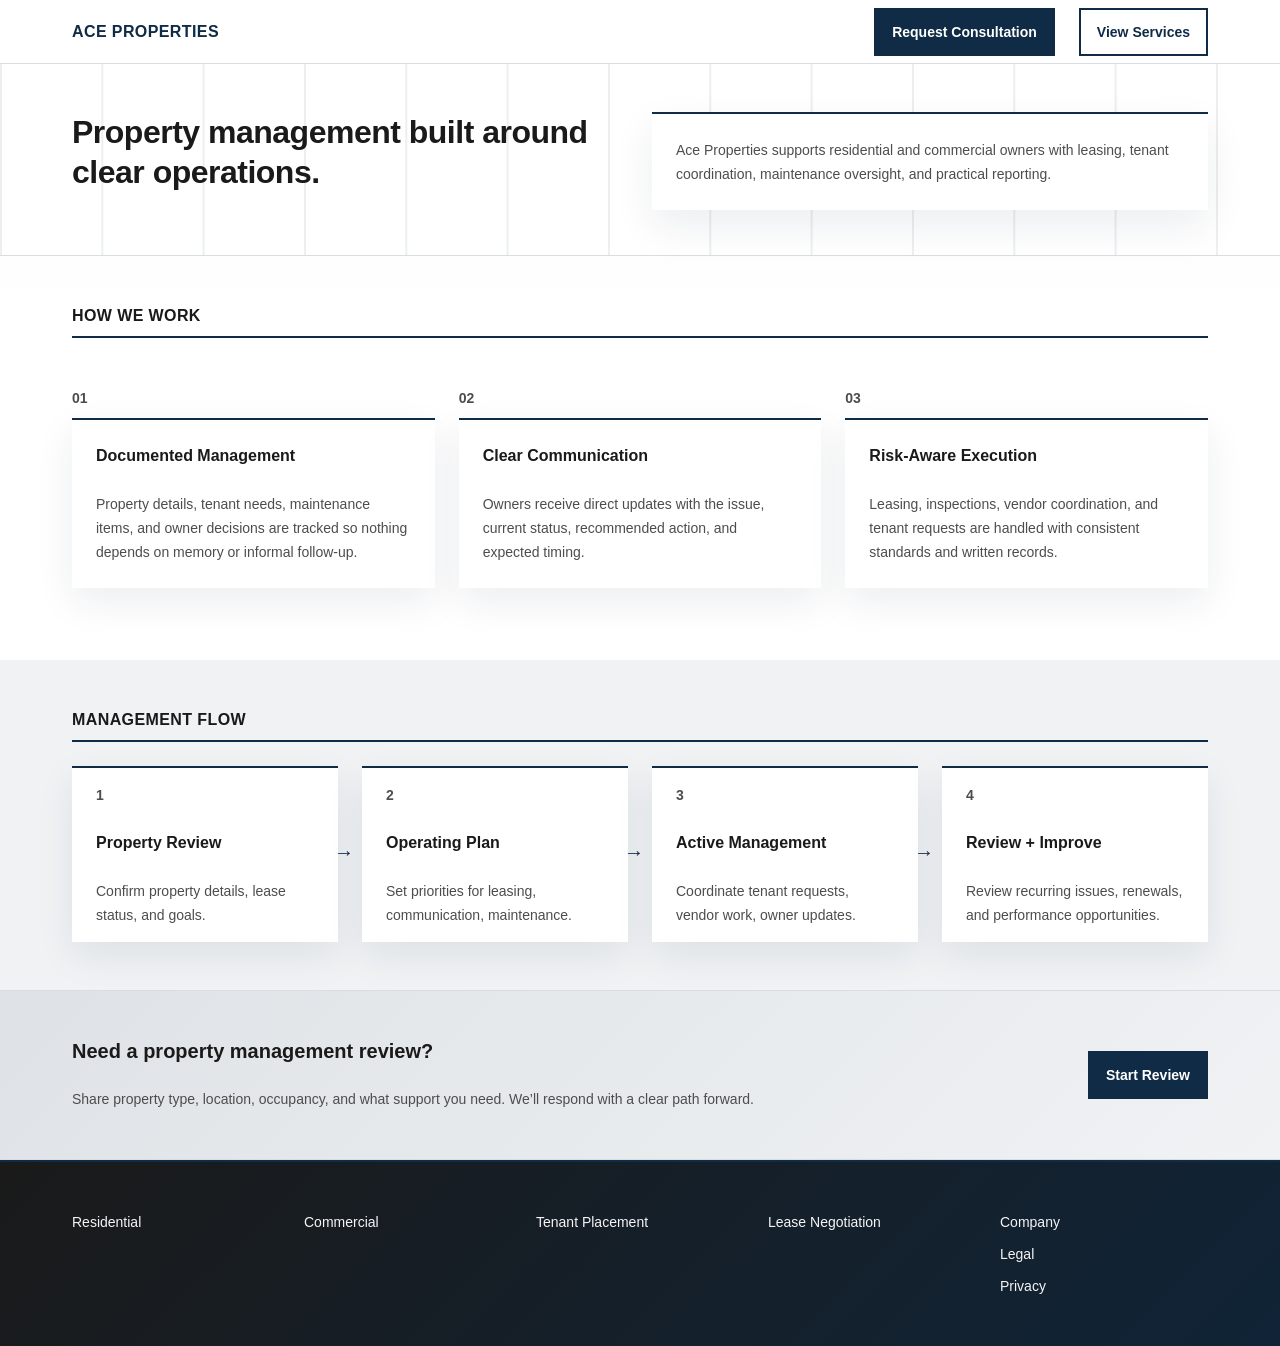
==== commit 2c4eb9ab: "Add about page styling and animations" ====
--- a/about.html
+++ b/about.html
@@ -27,7 +27,9 @@
     body {
       font-family: Arial, Helvetica, sans-serif;
       color: var(--text);
-      background: var(--white);
+      background:
+        linear-gradient(180deg, rgba(15, 43, 70, 0.035) 0, rgba(15, 43, 70, 0) 320px),
+        var(--white);
       font-size: 14px;
       line-height: 1.5;
     }
@@ -64,7 +66,8 @@
       height: 64px;
       padding: 8px 0;
       border-bottom: 1px solid var(--line);
-      background: var(--white);
+      background: rgba(255, 255, 255, 0.96);
+      box-shadow: 0 12px 32px rgba(15, 43, 70, 0.06);
     }
 
     .header-grid {
@@ -78,6 +81,7 @@
       line-height: 24px;
       font-weight: 700;
       letter-spacing: 0.4px;
+      color: var(--accent);
     }
 
     .header-actions {
@@ -97,7 +101,13 @@
       font-size: 14px;
       line-height: 24px;
       font-weight: 700;
-      transition: background 160ms ease, color 160ms ease;
+      box-shadow: 0 0 0 rgba(15, 43, 70, 0);
+      transition: background 180ms ease, color 180ms ease, transform 180ms ease, box-shadow 180ms ease;
+    }
+
+    .button:hover {
+      transform: translateY(-2px);
+      box-shadow: 0 12px 24px rgba(15, 43, 70, 0.16);
     }
 
     .button-primary {
@@ -125,7 +135,11 @@
     .hero {
       height: 192px;
       padding: 48px 0;
-      background: var(--white);
+      background:
+        linear-gradient(90deg, rgba(15, 43, 70, 0.08) 0 2px, transparent 2px 100%),
+        var(--white);
+      background-size: calc((100% - 64px) / 12) 100%;
+      border-bottom: 1px solid var(--line);
     }
 
     .hero-grid {
@@ -139,6 +153,7 @@
       line-height: 40px;
       font-weight: 700;
       letter-spacing: -0.5px;
+      animation: rise-in 520ms ease both;
     }
 
     .hero p {
@@ -147,10 +162,19 @@
       color: var(--muted);
       font-size: 14px;
       line-height: 24px;
+      padding: 24px;
+      border-top: 2px solid var(--accent);
+      background: var(--white);
+      box-shadow: 0 16px 40px rgba(15, 43, 70, 0.08);
+      animation: rise-in 620ms 80ms ease both;
     }
 
     .section {
       padding: 48px 0;
+    }
+
+    .section:nth-of-type(3) {
+      background: var(--strip);
     }
 
     .section-label {
@@ -167,11 +191,22 @@
       height: 2px;
       background: var(--accent);
       margin-bottom: 24px;
+      transform-origin: left;
+      animation: rule-grow 700ms ease both;
     }
 
     .work-card {
       grid-column: span 4;
       padding: 24px 0;
+      animation: rise-in 620ms ease both;
+    }
+
+    .work-card:nth-child(2) {
+      animation-delay: 80ms;
+    }
+
+    .work-card:nth-child(3) {
+      animation-delay: 160ms;
     }
 
     .work-card-number {
@@ -184,7 +219,15 @@
 
     .work-card-body {
       border-top: 2px solid var(--accent);
-      padding-top: 8px;
+      padding: 24px;
+      background: var(--white);
+      box-shadow: 0 14px 36px rgba(15, 43, 70, 0.08);
+      transition: transform 180ms ease, box-shadow 180ms ease;
+    }
+
+    .work-card-body:hover {
+      transform: translateY(-4px);
+      box-shadow: 0 20px 48px rgba(15, 43, 70, 0.14);
     }
 
     .work-card h3 {
@@ -209,11 +252,32 @@
       grid-column: span 3;
       position: relative;
       min-height: 176px;
-      padding: 24px 24px 24px 0;
+      padding: 24px;
       display: flex;
       flex-direction: column;
       justify-content: center;
       border-top: 2px solid var(--accent);
+      background: var(--white);
+      box-shadow: 0 14px 36px rgba(15, 43, 70, 0.08);
+      animation: rise-in 620ms ease both;
+      transition: transform 180ms ease, box-shadow 180ms ease;
+    }
+
+    .process-step:nth-child(2) {
+      animation-delay: 80ms;
+    }
+
+    .process-step:nth-child(3) {
+      animation-delay: 160ms;
+    }
+
+    .process-step:nth-child(4) {
+      animation-delay: 240ms;
+    }
+
+    .process-step:hover {
+      transform: translateY(-4px);
+      box-shadow: 0 20px 48px rgba(15, 43, 70, 0.14);
     }
 
     .process-step:not(:last-child)::after {
@@ -250,7 +314,11 @@
 
     .next-step {
       padding: 48px 0;
-      background: var(--strip);
+      background:
+        linear-gradient(135deg, rgba(15, 43, 70, 0.08), rgba(15, 43, 70, 0)),
+        var(--strip);
+      border-top: 1px solid var(--line);
+      border-bottom: 1px solid var(--line);
     }
 
     .next-copy {
@@ -280,7 +348,9 @@
     .site-footer {
       padding: 48px 0;
       color: #d8dde2;
-      background: var(--text);
+      background:
+        linear-gradient(135deg, #1a1a1a, #102437),
+        var(--text);
       border-top: 2px solid var(--accent);
     }
 
@@ -305,6 +375,37 @@
 
     .footer-stack a + a {
       margin-top: 8px;
+    }
+
+    @keyframes rise-in {
+      from {
+        opacity: 0;
+        transform: translateY(16px);
+      }
+      to {
+        opacity: 1;
+        transform: translateY(0);
+      }
+    }
+
+    @keyframes rule-grow {
+      from {
+        transform: scaleX(0);
+      }
+      to {
+        transform: scaleX(1);
+      }
+    }
+
+    @media (prefers-reduced-motion: reduce) {
+      *,
+      *::before,
+      *::after {
+        animation-duration: 1ms !important;
+        animation-iteration-count: 1 !important;
+        scroll-behavior: auto !important;
+        transition-duration: 1ms !important;
+      }
     }
 
     @media (max-width: 767px) {
@@ -339,6 +440,7 @@
       .hero {
         height: auto;
         padding: 48px 0;
+        background-size: 64px 100%;
       }
 
       .hero h1 {
@@ -356,7 +458,7 @@
 
       .process-step {
         min-height: auto;
-        padding: 24px 0;
+        padding: 24px;
       }
 
       .process-step:not(:last-child)::after {
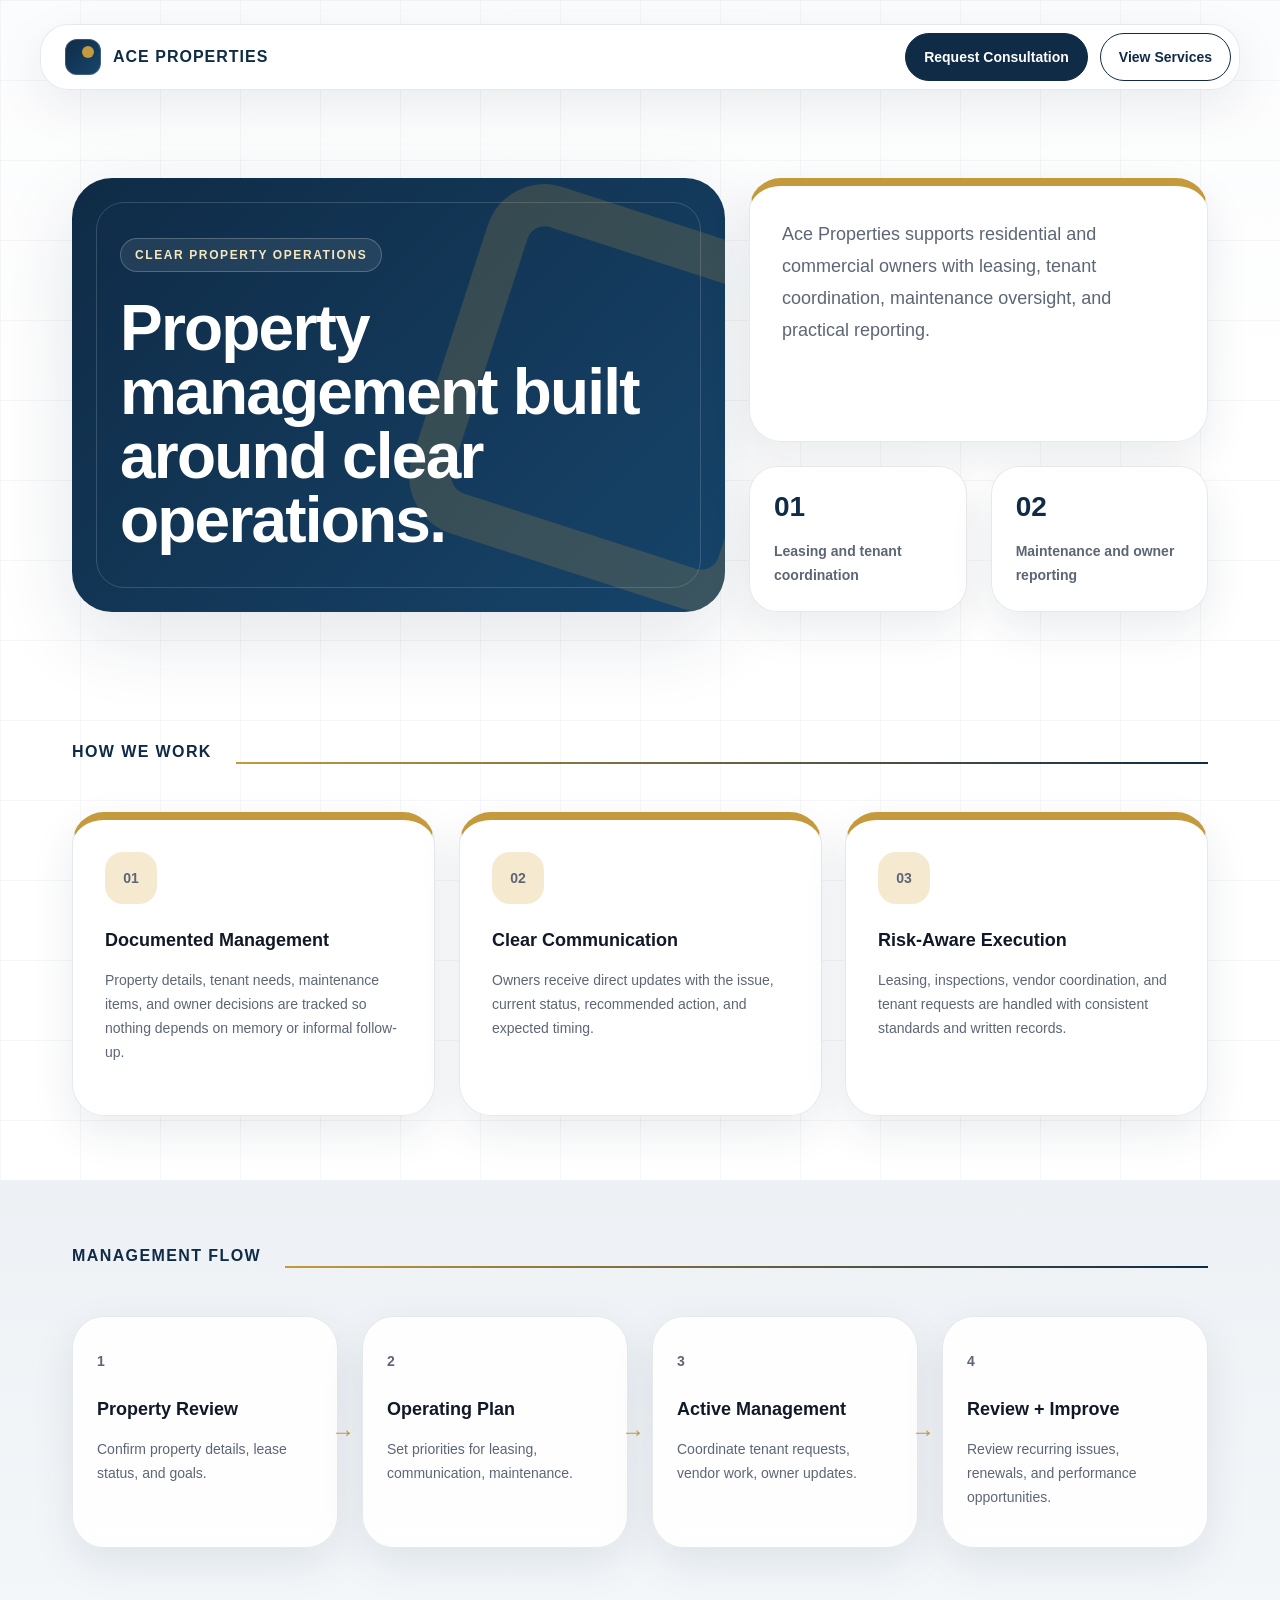
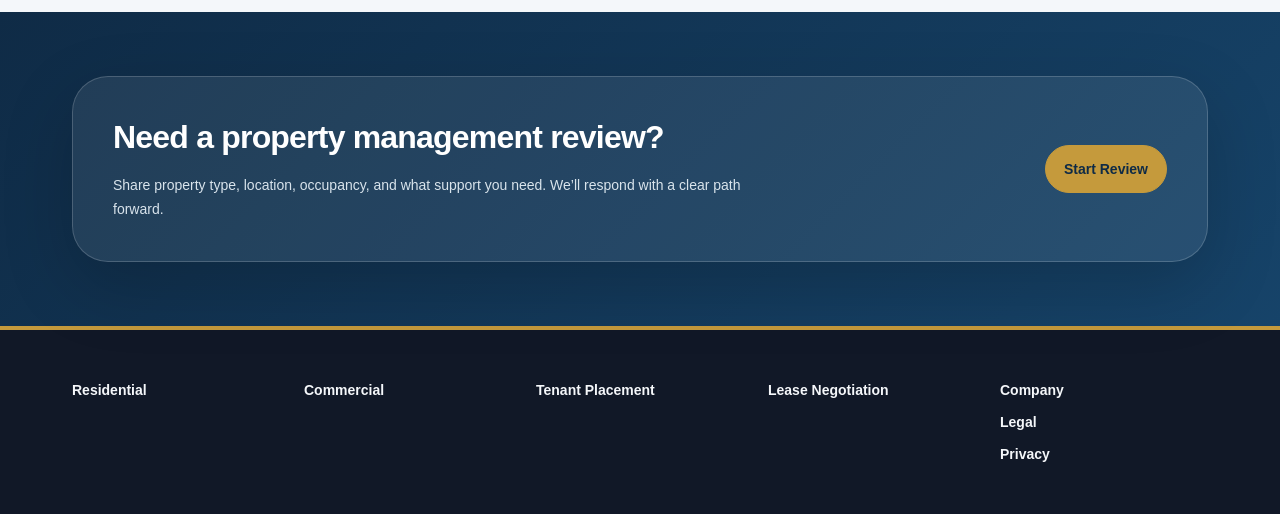
==== commit 8e02bbd8: "Create premium about page layout" ====
--- a/about.html
+++ b/about.html
@@ -6,12 +6,18 @@
   <title>Ace Properties – Clear Operations</title>
   <style>
     :root {
-      --text: #1a1a1a;
-      --muted: #4d4d4d;
-      --line: #d8dde2;
-      --strip: #f0f2f4;
-      --accent: #0f2b46;
-      --white: #ffffff;
+      --ink: #111827;
+      --muted: #5c6675;
+      --line: #dfe5ec;
+      --paper: #ffffff;
+      --soft: #f4f7fa;
+      --mist: #edf3f7;
+      --navy: #0f2b46;
+      --blue: #17466d;
+      --gold: #c59a3c;
+      --gold-soft: #f5ead0;
+      --shadow: 0 24px 80px rgba(15, 43, 70, 0.12);
+      --shadow-soft: 0 16px 44px rgba(15, 43, 70, 0.09);
     }
 
     * {
@@ -22,14 +28,18 @@
 
     html {
       font-size: 14px;
+      scroll-behavior: smooth;
     }
 
     body {
-      font-family: Arial, Helvetica, sans-serif;
-      color: var(--text);
+      min-height: 100vh;
+      font-family: Inter, Arial, Helvetica, sans-serif;
+      color: var(--ink);
       background:
-        linear-gradient(180deg, rgba(15, 43, 70, 0.035) 0, rgba(15, 43, 70, 0) 320px),
-        var(--white);
+        linear-gradient(90deg, rgba(15, 43, 70, 0.04) 1px, transparent 1px),
+        linear-gradient(180deg, rgba(15, 43, 70, 0.035) 1px, transparent 1px),
+        linear-gradient(180deg, #fbfcfd 0%, #ffffff 420px);
+      background-size: 80px 80px, 80px 80px, auto;
       font-size: 14px;
       line-height: 1.5;
     }
@@ -39,13 +49,8 @@
       text-decoration: none;
     }
 
-    a:hover {
-      text-decoration: underline;
-    }
-
-    a:focus-visible,
-    button:focus-visible {
-      outline: 2px solid var(--accent);
+    a:focus-visible {
+      outline: 3px solid rgba(197, 154, 60, 0.78);
       outline-offset: 4px;
     }
 
@@ -63,204 +68,337 @@
     }
 
     .site-header {
-      height: 64px;
-      padding: 8px 0;
-      border-bottom: 1px solid var(--line);
-      background: rgba(255, 255, 255, 0.96);
-      box-shadow: 0 12px 32px rgba(15, 43, 70, 0.06);
-    }
-
-    .header-grid {
-      height: 48px;
+      padding: 24px 0;
+    }
+
+    .nav-shell {
+      min-height: 64px;
       align-items: center;
+      padding: 8px;
+      border: 1px solid rgba(15, 43, 70, 0.1);
+      border-radius: 28px;
+      background: rgba(255, 255, 255, 0.86);
+      box-shadow: 0 16px 50px rgba(15, 43, 70, 0.08);
+      backdrop-filter: blur(14px);
+      animation: drop-in 560ms ease both;
     }
 
     .logo {
-      grid-column: span 6;
+      grid-column: span 5;
+      display: inline-flex;
+      align-items: center;
+      gap: 12px;
+      padding-left: 16px;
+      color: var(--navy);
       font-size: 16px;
       line-height: 24px;
-      font-weight: 700;
-      letter-spacing: 0.4px;
-      color: var(--accent);
+      font-weight: 800;
+      letter-spacing: 1px;
+    }
+
+    .logo-mark {
+      width: 36px;
+      height: 36px;
+      border-radius: 12px;
+      background:
+        linear-gradient(135deg, var(--navy), var(--blue));
+      box-shadow: inset 0 0 0 1px rgba(255, 255, 255, 0.18);
+      position: relative;
+    }
+
+    .logo-mark::after {
+      content: "";
+      position: absolute;
+      width: 12px;
+      height: 12px;
+      right: 7px;
+      top: 7px;
+      border-radius: 50%;
+      background: var(--gold);
     }
 
     .header-actions {
-      grid-column: span 6;
+      grid-column: span 7;
       display: flex;
       justify-content: flex-end;
-      gap: 24px;
+      gap: 12px;
     }
 
     .button {
       display: inline-flex;
       align-items: center;
       justify-content: center;
-      height: 48px;
-      padding: 0 16px;
-      border: 2px solid var(--accent);
+      min-height: 48px;
+      padding: 0 18px;
+      border: 1px solid var(--navy);
+      border-radius: 999px;
       font-size: 14px;
       line-height: 24px;
-      font-weight: 700;
-      box-shadow: 0 0 0 rgba(15, 43, 70, 0);
-      transition: background 180ms ease, color 180ms ease, transform 180ms ease, box-shadow 180ms ease;
+      font-weight: 800;
+      transition: transform 180ms ease, box-shadow 180ms ease, background 180ms ease, color 180ms ease;
     }
 
     .button:hover {
       transform: translateY(-2px);
-      box-shadow: 0 12px 24px rgba(15, 43, 70, 0.16);
+      box-shadow: 0 14px 30px rgba(15, 43, 70, 0.18);
+      text-decoration: none;
     }
 
     .button-primary {
-      color: var(--white);
-      background: var(--accent);
-    }
-
-    .button-primary:hover {
-      color: var(--white);
-      background: #143959;
-      text-decoration: none;
+      color: #ffffff;
+      background: var(--navy);
     }
 
     .button-secondary {
-      color: var(--accent);
-      background: var(--white);
+      color: var(--navy);
+      background: #ffffff;
     }
 
     .button-secondary:hover {
-      color: var(--white);
-      background: var(--accent);
-      text-decoration: none;
+      color: #ffffff;
+      background: var(--navy);
     }
 
     .hero {
-      height: 192px;
-      padding: 48px 0;
+      padding: 64px 0;
+    }
+
+    .hero-layout {
+      align-items: stretch;
+    }
+
+    .hero-copy {
+      grid-column: span 7;
+      display: grid;
+      align-content: center;
+      min-height: 432px;
+      padding: 48px;
+      border-radius: 40px;
+      color: #ffffff;
       background:
-        linear-gradient(90deg, rgba(15, 43, 70, 0.08) 0 2px, transparent 2px 100%),
-        var(--white);
-      background-size: calc((100% - 64px) / 12) 100%;
-      border-bottom: 1px solid var(--line);
-    }
-
-    .hero-grid {
-      min-height: 96px;
-      align-items: start;
+        linear-gradient(135deg, rgba(15, 43, 70, 0.94), rgba(23, 70, 109, 0.92)),
+        var(--navy);
+      box-shadow: var(--shadow);
+      position: relative;
+      overflow: hidden;
+      animation: rise-in 700ms ease both;
+    }
+
+    .hero-copy::before {
+      content: "";
+      position: absolute;
+      inset: 24px;
+      border: 1px solid rgba(255, 255, 255, 0.16);
+      border-radius: 28px;
+      pointer-events: none;
+    }
+
+    .hero-copy::after {
+      content: "";
+      position: absolute;
+      right: -80px;
+      bottom: 32px;
+      width: 280px;
+      height: 280px;
+      border: 42px solid rgba(197, 154, 60, 0.2);
+      border-radius: 60px;
+      transform: rotate(18deg);
+    }
+
+    .eyebrow {
+      width: fit-content;
+      margin-bottom: 24px;
+      padding: 8px 14px;
+      border: 1px solid rgba(255, 255, 255, 0.22);
+      border-radius: 999px;
+      color: #f7e7bf;
+      background: rgba(255, 255, 255, 0.08);
+      font-size: 12px;
+      line-height: 16px;
+      font-weight: 800;
+      letter-spacing: 1.6px;
+      text-transform: uppercase;
+      position: relative;
+      z-index: 1;
     }
 
     .hero h1 {
-      grid-column: span 6;
-      font-size: 32px;
-      line-height: 40px;
-      font-weight: 700;
-      letter-spacing: -0.5px;
-      animation: rise-in 520ms ease both;
-    }
-
-    .hero p {
-      grid-column: span 6;
-      max-width: 560px;
+      max-width: 680px;
+      color: #ffffff;
+      font-size: clamp(40px, 5.5vw, 64px);
+      line-height: 1;
+      font-weight: 900;
+      letter-spacing: -1.8px;
+      position: relative;
+      z-index: 1;
+    }
+
+    .hero-panel {
+      grid-column: span 5;
+      display: grid;
+      gap: 24px;
+      animation: rise-in 760ms 120ms ease both;
+    }
+
+    .summary-card,
+    .mini-card,
+    .work-card,
+    .process-step {
+      border: 1px solid rgba(15, 43, 70, 0.1);
+      background: rgba(255, 255, 255, 0.9);
+      box-shadow: var(--shadow-soft);
+      backdrop-filter: blur(10px);
+    }
+
+    .summary-card {
+      min-height: 264px;
+      padding: 32px;
+      border-radius: 32px;
+      border-top: 8px solid var(--gold);
+    }
+
+    .summary-card p {
+      color: var(--muted);
+      font-size: 18px;
+      line-height: 32px;
+    }
+
+    .mini-grid {
+      display: grid;
+      grid-template-columns: 1fr 1fr;
+      gap: 24px;
+    }
+
+    .mini-card {
+      min-height: 144px;
+      padding: 24px;
+      border-radius: 28px;
+      transition: transform 180ms ease, box-shadow 180ms ease;
+    }
+
+    .mini-card:hover,
+    .work-card:hover,
+    .process-step:hover {
+      transform: translateY(-6px);
+      box-shadow: 0 28px 64px rgba(15, 43, 70, 0.16);
+    }
+
+    .mini-card strong {
+      display: block;
+      color: var(--navy);
+      font-size: 28px;
+      line-height: 32px;
+      font-weight: 900;
+      margin-bottom: 16px;
+    }
+
+    .mini-card span {
       color: var(--muted);
       font-size: 14px;
       line-height: 24px;
-      padding: 24px;
-      border-top: 2px solid var(--accent);
-      background: var(--white);
-      box-shadow: 0 16px 40px rgba(15, 43, 70, 0.08);
-      animation: rise-in 620ms 80ms ease both;
+      font-weight: 700;
     }
 
     .section {
-      padding: 48px 0;
-    }
-
-    .section:nth-of-type(3) {
-      background: var(--strip);
+      padding: 64px 0;
+    }
+
+    .section-alt {
+      background:
+        linear-gradient(180deg, rgba(15, 43, 70, 0.03), rgba(15, 43, 70, 0)),
+        var(--soft);
+    }
+
+    .section-head {
+      grid-column: span 12;
+      display: flex;
+      align-items: end;
+      justify-content: space-between;
+      gap: 24px;
+      margin-bottom: 24px;
     }
 
     .section-label {
+      color: var(--navy);
       font-size: 16px;
       line-height: 24px;
-      font-weight: 700;
-      letter-spacing: 0.4px;
+      font-weight: 900;
+      letter-spacing: 1.4px;
       text-transform: uppercase;
-      margin-bottom: 8px;
     }
 
     .section-rule {
-      width: 100%;
+      flex: 1;
       height: 2px;
-      background: var(--accent);
-      margin-bottom: 24px;
+      min-width: 120px;
+      background: linear-gradient(90deg, var(--gold), var(--navy));
       transform-origin: left;
-      animation: rule-grow 700ms ease both;
+      animation: rule-grow 900ms ease both;
     }
 
     .work-card {
       grid-column: span 4;
-      padding: 24px 0;
-      animation: rise-in 620ms ease both;
-    }
-
-    .work-card:nth-child(2) {
+      min-height: 304px;
+      padding: 32px;
+      border-radius: 32px;
+      border-top: 8px solid var(--gold);
+      transition: transform 180ms ease, box-shadow 180ms ease;
+      animation: rise-in 650ms ease both;
+    }
+
+    .work-card:nth-child(3) {
       animation-delay: 80ms;
     }
 
-    .work-card:nth-child(3) {
+    .work-card:nth-child(4) {
       animation-delay: 160ms;
     }
 
     .work-card-number {
-      color: var(--accent);
+      display: inline-flex;
+      align-items: center;
+      justify-content: center;
+      width: 52px;
+      height: 52px;
+      margin-bottom: 24px;
+      border-radius: 18px;
+      color: var(--navy);
+      background: var(--gold-soft);
       font-size: 16px;
       line-height: 24px;
-      font-weight: 700;
-      margin-bottom: 8px;
-    }
-
-    .work-card-body {
-      border-top: 2px solid var(--accent);
-      padding: 24px;
-      background: var(--white);
-      box-shadow: 0 14px 36px rgba(15, 43, 70, 0.08);
-      transition: transform 180ms ease, box-shadow 180ms ease;
-    }
-
-    .work-card-body:hover {
-      transform: translateY(-4px);
-      box-shadow: 0 20px 48px rgba(15, 43, 70, 0.14);
-    }
-
-    .work-card h3 {
-      font-size: 16px;
-      line-height: 24px;
-      font-weight: 700;
-      margin-bottom: 24px;
-    }
-
-    .work-card p {
+      font-weight: 900;
+    }
+
+    .work-card h3,
+    .process-step h3 {
+      color: var(--ink);
+      font-size: 18px;
+      line-height: 24px;
+      font-weight: 900;
+      margin-bottom: 16px;
+    }
+
+    .work-card p,
+    .process-step p {
       color: var(--muted);
       font-size: 14px;
       line-height: 24px;
     }
 
     .process-rail {
-      height: 176px;
-      align-items: stretch;
+      grid-column: span 12;
+      display: grid;
+      grid-template-columns: repeat(4, 1fr);
+      gap: 24px;
     }
 
     .process-step {
-      grid-column: span 3;
+      min-height: 232px;
+      padding: 32px 24px;
+      border-radius: 32px;
       position: relative;
-      min-height: 176px;
-      padding: 24px;
-      display: flex;
-      flex-direction: column;
-      justify-content: center;
-      border-top: 2px solid var(--accent);
-      background: var(--white);
-      box-shadow: 0 14px 36px rgba(15, 43, 70, 0.08);
-      animation: rise-in 620ms ease both;
       transition: transform 180ms ease, box-shadow 180ms ease;
+      animation: rise-in 650ms ease both;
     }
 
     .process-step:nth-child(2) {
@@ -273,85 +411,83 @@
 
     .process-step:nth-child(4) {
       animation-delay: 240ms;
-    }
-
-    .process-step:hover {
-      transform: translateY(-4px);
-      box-shadow: 0 20px 48px rgba(15, 43, 70, 0.14);
     }
 
     .process-step:not(:last-child)::after {
       content: "→";
       position: absolute;
-      right: -16px;
-      top: 72px;
-      color: var(--accent);
-      font-size: 20px;
-      line-height: 24px;
-      font-weight: 700;
+      right: -18px;
+      top: 50%;
+      transform: translateY(-50%);
+      color: var(--gold);
+      font-size: 24px;
+      line-height: 24px;
+      font-weight: 900;
+      z-index: 2;
     }
 
     .process-number {
-      color: var(--accent);
-      font-size: 20px;
-      line-height: 24px;
-      font-weight: 700;
+      color: var(--gold);
+      font-size: 42px;
+      line-height: 48px;
+      font-weight: 900;
+      letter-spacing: -1px;
       margin-bottom: 24px;
     }
 
-    .process-step h3 {
-      font-size: 16px;
-      line-height: 24px;
-      font-weight: 700;
-      margin-bottom: 24px;
-    }
-
-    .process-step p {
-      color: var(--muted);
+    .next-step {
+      padding: 64px 0;
+      background:
+        linear-gradient(135deg, rgba(15, 43, 70, 0.94), rgba(23, 70, 109, 0.9)),
+        var(--navy);
+    }
+
+    .next-card {
+      grid-column: span 12;
+      display: grid;
+      grid-template-columns: 8fr 4fr;
+      gap: 24px;
+      align-items: center;
+      padding: 40px;
+      border: 1px solid rgba(255, 255, 255, 0.18);
+      border-radius: 36px;
+      background: rgba(255, 255, 255, 0.08);
+      box-shadow: 0 24px 70px rgba(0, 0, 0, 0.18);
+      animation: rise-in 650ms ease both;
+    }
+
+    .next-copy h2 {
+      color: #ffffff;
+      font-size: 32px;
+      line-height: 40px;
+      font-weight: 900;
+      letter-spacing: -0.8px;
+      margin-bottom: 16px;
+    }
+
+    .next-copy p {
+      max-width: 680px;
+      color: #d9e4ec;
       font-size: 14px;
       line-height: 24px;
     }
 
-    .next-step {
-      padding: 48px 0;
-      background:
-        linear-gradient(135deg, rgba(15, 43, 70, 0.08), rgba(15, 43, 70, 0)),
-        var(--strip);
-      border-top: 1px solid var(--line);
-      border-bottom: 1px solid var(--line);
-    }
-
-    .next-copy {
-      grid-column: span 8;
-    }
-
-    .next-copy h2 {
-      font-size: 20px;
-      line-height: 24px;
-      font-weight: 700;
-      margin-bottom: 24px;
-    }
-
-    .next-copy p {
-      color: var(--muted);
-      font-size: 14px;
-      line-height: 24px;
-    }
-
     .next-action {
-      grid-column: span 4;
       display: flex;
-      align-items: center;
       justify-content: flex-end;
+    }
+
+    .next-action .button-primary {
+      color: var(--navy);
+      border-color: var(--gold);
+      background: var(--gold);
     }
 
     .site-footer {
       padding: 48px 0;
       color: #d8dde2;
-      background:
-        linear-gradient(135deg, #1a1a1a, #102437),
-        var(--text);
-      border-top: 2px solid var(--accent);
+      background: #111827;
+      border-top: 4px solid var(--gold);
     }
 
     .footer-grid {
@@ -362,29 +498,42 @@
 
     .site-footer a {
       display: block;
-      color: #f5f5f6;
+      color: #f5f7fa;
       font-size: 14px;
       line-height: 24px;
-      transition: color 160ms ease;
+      font-weight: 700;
+      transition: color 160ms ease, transform 160ms ease;
     }
 
     .site-footer a:hover {
-      color: var(--white);
-      text-decoration: underline;
+      color: var(--gold);
+      transform: translateX(4px);
+      text-decoration: none;
     }
 
     .footer-stack a + a {
       margin-top: 8px;
+    }
+
+    @keyframes drop-in {
+      from {
+        opacity: 0;
+        transform: translateY(-14px);
+      }
+      to {
+        opacity: 1;
+        transform: translateY(0);
+      }
     }
 
     @keyframes rise-in {
       from {
         opacity: 0;
-        transform: translateY(16px);
+        transform: translateY(22px) scale(0.985);
       }
       to {
         opacity: 1;
-        transform: translateY(0);
+        transform: translateY(0) scale(1);
       }
     }
 
@@ -408,66 +557,58 @@
       }
     }
 
-    @media (max-width: 767px) {
-      .site-header {
-        height: auto;
-        padding: 8px 0;
-      }
-
-      .header-grid,
-      .hero-grid,
-      .grid {
+    @media (max-width: 900px) {
+      .grid,
+      .process-rail,
+      .next-card {
         grid-template-columns: 1fr;
       }
 
       .logo,
       .header-actions,
-      .hero h1,
-      .hero p,
+      .hero-copy,
+      .hero-panel,
+      .section-head,
       .work-card,
-      .process-step,
-      .next-copy,
-      .next-action {
+      .process-rail,
+      .next-card {
         grid-column: auto;
+      }
+
+      .nav-shell {
+        gap: 16px;
       }
 
       .header-actions {
         justify-content: flex-start;
         flex-wrap: wrap;
-        gap: 24px;
+        padding: 0 16px 16px;
       }
 
       .hero {
-        height: auto;
         padding: 48px 0;
-        background-size: 64px 100%;
+      }
+
+      .hero-copy {
+        min-height: auto;
+        padding: 40px 32px;
       }
 
       .hero h1 {
-        font-size: 28px;
-        line-height: 32px;
-      }
-
-      .work-card {
-        padding: 24px 0;
-      }
-
-      .process-rail {
-        height: auto;
-      }
-
-      .process-step {
-        min-height: auto;
-        padding: 24px;
+        font-size: 42px;
+        line-height: 44px;
+      }
+
+      .section-head {
+        display: grid;
       }
 
       .process-step:not(:last-child)::after {
         content: "↓";
         position: static;
         display: block;
+        transform: none;
         margin-top: 24px;
-        font-size: 20px;
-        line-height: 24px;
       }
 
       .next-action {
@@ -476,25 +617,62 @@
 
       .footer-grid {
         grid-template-columns: repeat(2, 1fr);
-        gap: 24px;
-      }
-    }
-
-    @media (max-width: 479px) {
+      }
+    }
+
+    @media (max-width: 520px) {
+      .container {
+        padding: 0 24px;
+      }
+
+      .site-header,
+      .hero,
+      .section,
+      .next-step,
+      .site-footer {
+        padding-top: 48px;
+        padding-bottom: 48px;
+      }
+
+      .logo {
+        padding-left: 8px;
+      }
+
+      .button {
+        width: 100%;
+      }
+
+      .mini-grid,
       .footer-grid {
         grid-template-columns: 1fr;
       }
 
-      .button {
-        width: 100%;
+      .summary-card,
+      .work-card,
+      .process-step,
+      .next-card {
+        border-radius: 24px;
+      }
+
+      .hero h1 {
+        font-size: 34px;
+        line-height: 36px;
+      }
+
+      .next-copy h2 {
+        font-size: 28px;
+        line-height: 32px;
       }
     }
   </style>
 </head>
 <body>
   <header class="site-header">
-    <div class="container grid header-grid">
-      <a class="logo" href="index.html">ACE PROPERTIES</a>
+    <div class="container grid nav-shell">
+      <a class="logo" href="index.html" aria-label="Ace Properties home">
+        <span class="logo-mark" aria-hidden="true"></span>
+        ACE PROPERTIES
+      </a>
       <nav class="header-actions" aria-label="Primary actions">
         <a class="button button-primary" href="contact.html">Request Consultation</a>
         <a class="button button-secondary" href="commercial.html">View Services</a>
@@ -504,51 +682,64 @@
 
   <main>
     <section class="hero" aria-labelledby="hero-title">
-      <div class="container grid hero-grid">
-        <h1 id="hero-title">Property management built around clear operations.</h1>
-        <p>Ace Properties supports residential and commercial owners with leasing, tenant coordination, maintenance oversight, and practical reporting.</p>
+      <div class="container grid hero-layout">
+        <div class="hero-copy">
+          <p class="eyebrow">Clear property operations</p>
+          <h1 id="hero-title">Property management built around clear operations.</h1>
+        </div>
+        <aside class="hero-panel" aria-label="Ace Properties service summary">
+          <div class="summary-card">
+            <p>Ace Properties supports residential and commercial owners with leasing, tenant coordination, maintenance oversight, and practical reporting.</p>
+          </div>
+          <div class="mini-grid">
+            <div class="mini-card">
+              <strong>01</strong>
+              <span>Leasing and tenant coordination</span>
+            </div>
+            <div class="mini-card">
+              <strong>02</strong>
+              <span>Maintenance and owner reporting</span>
+            </div>
+          </div>
+        </aside>
       </div>
     </section>
 
     <section class="section" id="how-we-work" aria-labelledby="work-title">
-      <div class="container">
-        <h2 class="section-label" id="work-title">HOW WE WORK</h2>
-        <div class="section-rule" aria-hidden="true"></div>
-
-        <div class="grid">
-          <article class="work-card">
-            <p class="work-card-number">01</p>
-            <div class="work-card-body">
-              <h3>Documented Management</h3>
-              <p>Property details, tenant needs, maintenance items, and owner decisions are tracked so nothing depends on memory or informal follow-up.</p>
-            </div>
-          </article>
-
-          <article class="work-card">
-            <p class="work-card-number">02</p>
-            <div class="work-card-body">
-              <h3>Clear Communication</h3>
-              <p>Owners receive direct updates with the issue, current status, recommended action, and expected timing.</p>
-            </div>
-          </article>
-
-          <article class="work-card">
-            <p class="work-card-number">03</p>
-            <div class="work-card-body">
-              <h3>Risk-Aware Execution</h3>
-              <p>Leasing, inspections, vendor coordination, and tenant requests are handled with consistent standards and written records.</p>
-            </div>
-          </article>
+      <div class="container grid">
+        <div class="section-head">
+          <h2 class="section-label" id="work-title">How We Work</h2>
+          <div class="section-rule" aria-hidden="true"></div>
         </div>
+
+        <article class="work-card">
+          <p class="work-card-number">01</p>
+          <h3>Documented Management</h3>
+          <p>Property details, tenant needs, maintenance items, and owner decisions are tracked so nothing depends on memory or informal follow-up.</p>
+        </article>
+
+        <article class="work-card">
+          <p class="work-card-number">02</p>
+          <h3>Clear Communication</h3>
+          <p>Owners receive direct updates with the issue, current status, recommended action, and expected timing.</p>
+        </article>
+
+        <article class="work-card">
+          <p class="work-card-number">03</p>
+          <h3>Risk-Aware Execution</h3>
+          <p>Leasing, inspections, vendor coordination, and tenant requests are handled with consistent standards and written records.</p>
+        </article>
       </div>
     </section>
 
-    <section class="section" aria-labelledby="flow-title">
-      <div class="container">
-        <h2 class="section-label" id="flow-title">MANAGEMENT FLOW</h2>
-        <div class="section-rule" aria-hidden="true"></div>
-
-        <div class="grid process-rail">
+    <section class="section section-alt" aria-labelledby="flow-title">
+      <div class="container grid">
+        <div class="section-head">
+          <h2 class="section-label" id="flow-title">Management Flow</h2>
+          <div class="section-rule" aria-hidden="true"></div>
+        </div>
+
+        <div class="process-rail">
           <article class="process-step">
             <p class="process-number">1</p>
             <h3>Property Review</h3>
@@ -578,12 +769,14 @@
 
     <section class="next-step" id="next-step" aria-labelledby="next-title">
       <div class="container grid">
-        <div class="next-copy">
-          <h2 id="next-title">Need a property management review?</h2>
-          <p>Share property type, location, occupancy, and what support you need. We’ll respond with a clear path forward.</p>
-        </div>
-        <div class="next-action">
-          <a class="button button-primary" href="contact.html">Start Review</a>
+        <div class="next-card">
+          <div class="next-copy">
+            <h2 id="next-title">Need a property management review?</h2>
+            <p>Share property type, location, occupancy, and what support you need. We’ll respond with a clear path forward.</p>
+          </div>
+          <div class="next-action">
+            <a class="button button-primary" href="contact.html">Start Review</a>
+          </div>
         </div>
       </div>
     </section>
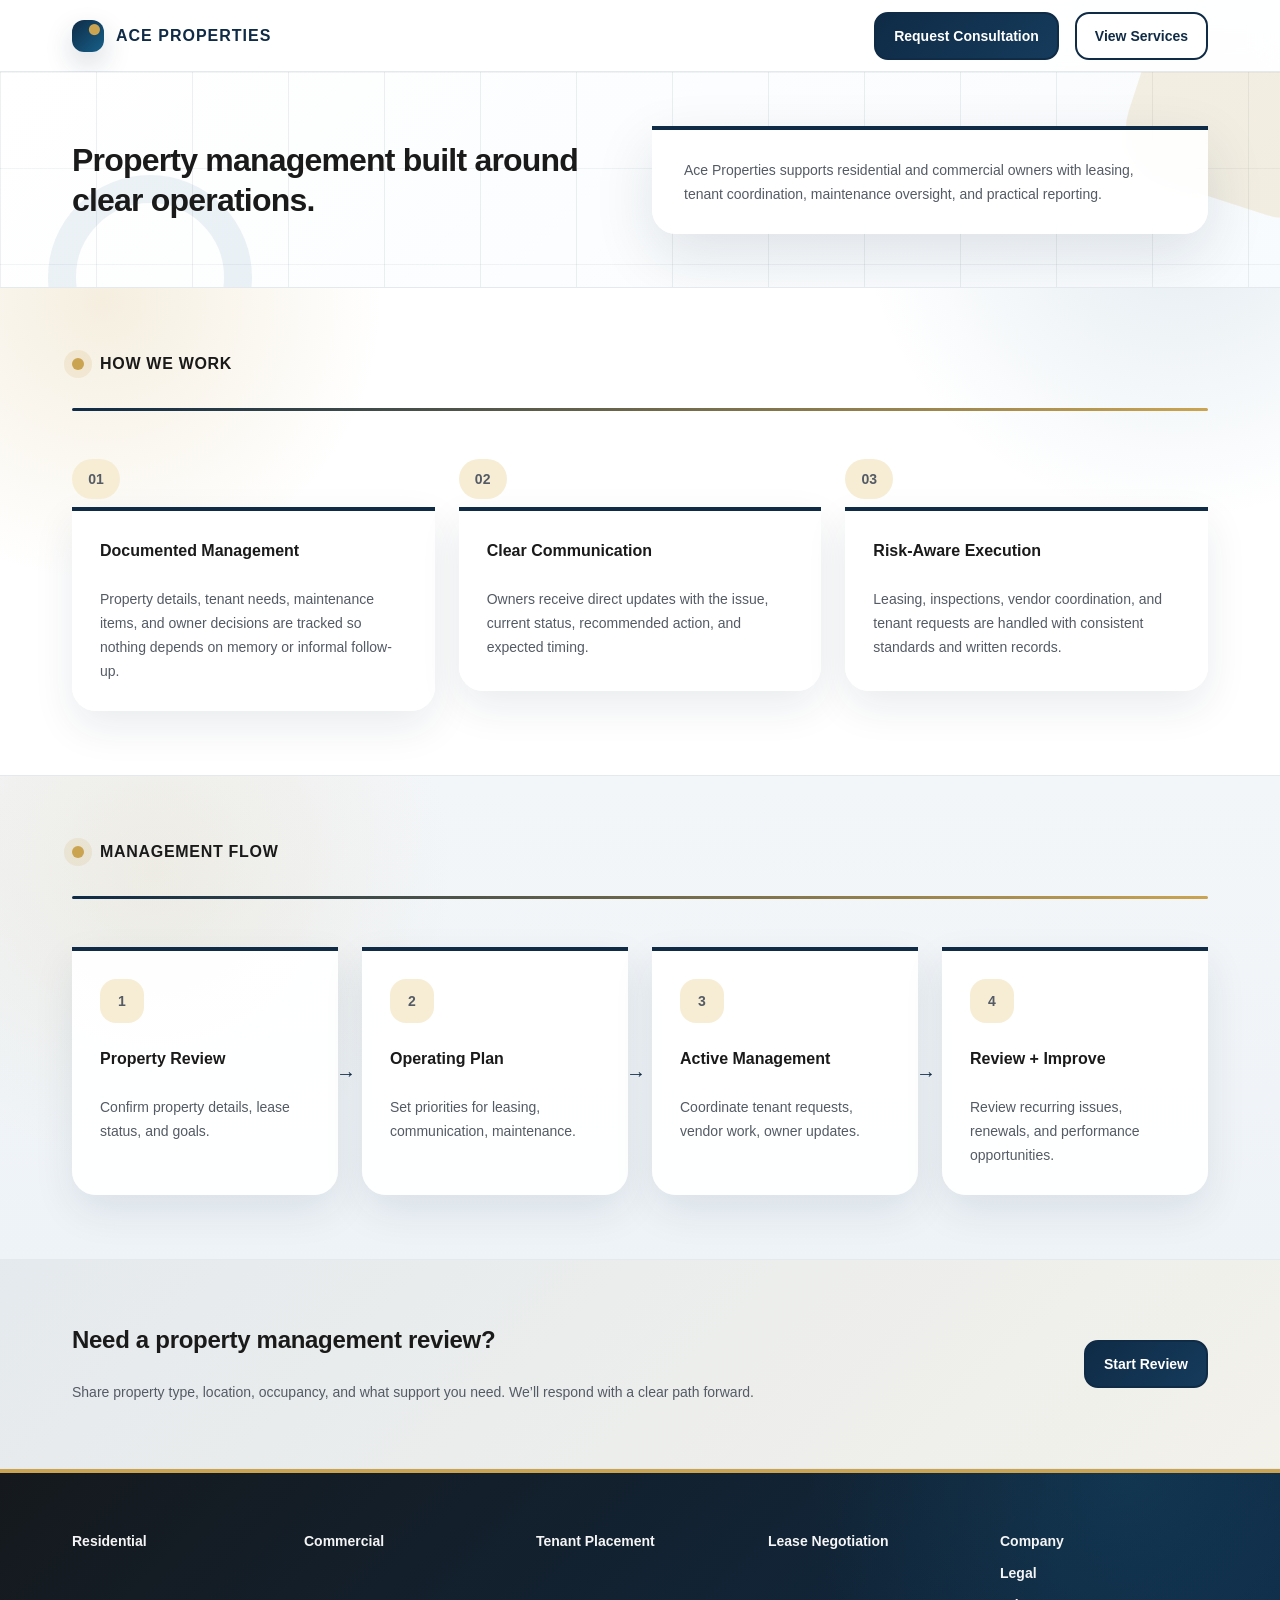
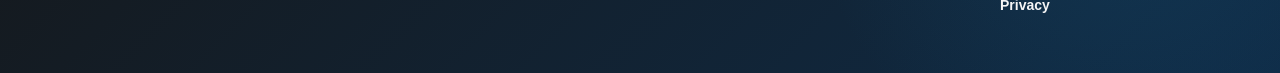
==== commit 04a4a7f9: "Apply Canva styling to precision layout" ====
--- a/about.html
+++ b/about.html
@@ -6,18 +6,18 @@
   <title>Ace Properties – Clear Operations</title>
   <style>
     :root {
-      --ink: #111827;
-      --muted: #5c6675;
-      --line: #dfe5ec;
-      --paper: #ffffff;
-      --soft: #f4f7fa;
-      --mist: #edf3f7;
-      --navy: #0f2b46;
-      --blue: #17466d;
-      --gold: #c59a3c;
-      --gold-soft: #f5ead0;
-      --shadow: 0 24px 80px rgba(15, 43, 70, 0.12);
-      --shadow-soft: 0 16px 44px rgba(15, 43, 70, 0.09);
+      --text: #1a1a1a;
+      --muted: #545b65;
+      --line: #e4e9ee;
+      --soft: #f3f6f9;
+      --strip: #eef3f7;
+      --accent: #0f2b46;
+      --accent-2: #17608a;
+      --gold: #caa451;
+      --gold-soft: #f7edd5;
+      --white: #ffffff;
+      --shadow: 0 22px 60px rgba(15, 43, 70, 0.12);
+      --shadow-soft: 0 16px 42px rgba(15, 43, 70, 0.09);
     }
 
     * {
@@ -32,14 +32,12 @@
     }
 
     body {
-      min-height: 100vh;
-      font-family: Inter, Arial, Helvetica, sans-serif;
-      color: var(--ink);
+      font-family: Arial, Helvetica, sans-serif;
+      color: var(--text);
       background:
-        linear-gradient(90deg, rgba(15, 43, 70, 0.04) 1px, transparent 1px),
-        linear-gradient(180deg, rgba(15, 43, 70, 0.035) 1px, transparent 1px),
-        linear-gradient(180deg, #fbfcfd 0%, #ffffff 420px);
-      background-size: 80px 80px, 80px 80px, auto;
+        radial-gradient(circle at 8% 18%, rgba(202, 164, 81, 0.18), transparent 280px),
+        radial-gradient(circle at 92% 12%, rgba(23, 96, 138, 0.12), transparent 320px),
+        var(--white);
       font-size: 14px;
       line-height: 1.5;
     }
@@ -50,7 +48,7 @@
     }
 
     a:focus-visible {
-      outline: 3px solid rgba(197, 154, 60, 0.78);
+      outline: 3px solid rgba(202, 164, 81, 0.72);
       outline-offset: 4px;
     }
 
@@ -68,314 +66,252 @@
     }
 
     .site-header {
-      padding: 24px 0;
-    }
-
-    .nav-shell {
-      min-height: 64px;
-      align-items: center;
-      padding: 8px;
-      border: 1px solid rgba(15, 43, 70, 0.1);
-      border-radius: 28px;
-      background: rgba(255, 255, 255, 0.86);
-      box-shadow: 0 16px 50px rgba(15, 43, 70, 0.08);
+      height: 72px;
+      padding: 8px 0;
+      border-bottom: 1px solid var(--line);
+      background: rgba(255, 255, 255, 0.9);
+      box-shadow: 0 10px 32px rgba(15, 43, 70, 0.06);
       backdrop-filter: blur(14px);
-      animation: drop-in 560ms ease both;
+    }
+
+    .header-grid {
+      height: 56px;
+      align-items: center;
     }
 
     .logo {
-      grid-column: span 5;
+      grid-column: span 6;
       display: inline-flex;
       align-items: center;
       gap: 12px;
-      padding-left: 16px;
-      color: var(--navy);
+      color: var(--accent);
       font-size: 16px;
       line-height: 24px;
       font-weight: 800;
       letter-spacing: 1px;
-    }
-
-    .logo-mark {
-      width: 36px;
-      height: 36px;
+      animation: fade-down 520ms ease both;
+    }
+
+    .logo::before {
+      content: "";
+      width: 32px;
+      height: 32px;
       border-radius: 12px;
       background:
-        linear-gradient(135deg, var(--navy), var(--blue));
-      box-shadow: inset 0 0 0 1px rgba(255, 255, 255, 0.18);
+        radial-gradient(circle at 70% 30%, var(--gold) 0 5px, transparent 6px),
+        linear-gradient(135deg, var(--accent), var(--accent-2));
+      box-shadow: 0 12px 28px rgba(15, 43, 70, 0.18);
+    }
+
+    .header-actions {
+      grid-column: span 6;
+      display: flex;
+      justify-content: flex-end;
+      gap: 16px;
+      animation: fade-down 560ms 80ms ease both;
+    }
+
+    .button {
+      display: inline-flex;
+      align-items: center;
+      justify-content: center;
+      height: 48px;
+      padding: 0 18px;
+      border: 2px solid var(--accent);
+      border-radius: 14px;
+      font-size: 14px;
+      line-height: 24px;
+      font-weight: 800;
+      transition: transform 180ms ease, box-shadow 180ms ease, background 180ms ease, color 180ms ease;
+    }
+
+    .button:hover {
+      transform: translateY(-3px);
+      box-shadow: 0 16px 30px rgba(15, 43, 70, 0.18);
+      text-decoration: none;
+    }
+
+    .button-primary {
+      color: var(--white);
+      background:
+        linear-gradient(135deg, var(--accent), #153b5c);
+    }
+
+    .button-secondary {
+      color: var(--accent);
+      background: rgba(255, 255, 255, 0.76);
+    }
+
+    .button-secondary:hover {
+      color: var(--white);
+      background: var(--accent);
+    }
+
+    .hero {
       position: relative;
-    }
-
-    .logo-mark::after {
+      height: 216px;
+      padding: 48px 0;
+      background:
+        linear-gradient(90deg, rgba(15, 43, 70, 0.07) 1px, transparent 1px),
+        linear-gradient(180deg, rgba(15, 43, 70, 0.05) 1px, transparent 1px),
+        linear-gradient(135deg, #ffffff, #f8fbfd);
+      background-size: 96px 96px, 96px 96px, auto;
+      border-bottom: 1px solid var(--line);
+      overflow: hidden;
+    }
+
+    .hero::before {
       content: "";
       position: absolute;
+      width: 220px;
+      height: 220px;
+      right: -80px;
+      top: -88px;
+      border-radius: 56px;
+      background: rgba(202, 164, 81, 0.16);
+      transform: rotate(18deg);
+    }
+
+    .hero::after {
+      content: "";
+      position: absolute;
+      width: 148px;
+      height: 148px;
+      left: 48px;
+      bottom: -92px;
+      border-radius: 50%;
+      border: 28px solid rgba(23, 96, 138, 0.08);
+    }
+
+    .hero-grid {
+      position: relative;
+      z-index: 1;
+      min-height: 120px;
+      align-items: center;
+    }
+
+    .hero h1 {
+      grid-column: span 6;
+      max-width: 520px;
+      font-size: 32px;
+      line-height: 40px;
+      font-weight: 900;
+      letter-spacing: -0.8px;
+      animation: rise-in 620ms ease both;
+    }
+
+    .hero p {
+      grid-column: span 6;
+      max-width: 560px;
+      padding: 28px 32px;
+      border-top: 4px solid var(--accent);
+      border-radius: 0 0 24px 24px;
+      color: var(--muted);
+      background: rgba(255, 255, 255, 0.9);
+      box-shadow: var(--shadow);
+      font-size: 14px;
+      line-height: 24px;
+      backdrop-filter: blur(10px);
+      animation: rise-in 680ms 100ms ease both;
+    }
+
+    .section {
+      padding: 64px 0;
+    }
+
+    .section-alt {
+      background:
+        radial-gradient(circle at 12% 20%, rgba(202, 164, 81, 0.12), transparent 300px),
+        linear-gradient(180deg, var(--soft), var(--strip));
+      border-top: 1px solid var(--line);
+      border-bottom: 1px solid var(--line);
+    }
+
+    .section-label {
+      grid-column: span 12;
+      display: flex;
+      align-items: center;
+      gap: 16px;
+      color: var(--text);
+      font-size: 16px;
+      line-height: 24px;
+      font-weight: 900;
+      letter-spacing: 0.7px;
+      text-transform: uppercase;
+      margin-bottom: 8px;
+    }
+
+    .section-label::before {
+      content: "";
       width: 12px;
       height: 12px;
-      right: 7px;
-      top: 7px;
       border-radius: 50%;
       background: var(--gold);
-    }
-
-    .header-actions {
-      grid-column: span 7;
-      display: flex;
-      justify-content: flex-end;
-      gap: 12px;
-    }
-
-    .button {
-      display: inline-flex;
-      align-items: center;
-      justify-content: center;
-      min-height: 48px;
-      padding: 0 18px;
-      border: 1px solid var(--navy);
+      box-shadow: 0 0 0 8px rgba(202, 164, 81, 0.15);
+    }
+
+    .section-rule {
+      grid-column: span 12;
+      width: 100%;
+      height: 3px;
+      margin-bottom: 24px;
       border-radius: 999px;
-      font-size: 14px;
-      line-height: 24px;
-      font-weight: 800;
-      transition: transform 180ms ease, box-shadow 180ms ease, background 180ms ease, color 180ms ease;
-    }
-
-    .button:hover {
-      transform: translateY(-2px);
-      box-shadow: 0 14px 30px rgba(15, 43, 70, 0.18);
-      text-decoration: none;
-    }
-
-    .button-primary {
-      color: #ffffff;
-      background: var(--navy);
-    }
-
-    .button-secondary {
-      color: var(--navy);
-      background: #ffffff;
-    }
-
-    .button-secondary:hover {
-      color: #ffffff;
-      background: var(--navy);
-    }
-
-    .hero {
-      padding: 64px 0;
-    }
-
-    .hero-layout {
-      align-items: stretch;
-    }
-
-    .hero-copy {
-      grid-column: span 7;
-      display: grid;
-      align-content: center;
-      min-height: 432px;
-      padding: 48px;
-      border-radius: 40px;
-      color: #ffffff;
-      background:
-        linear-gradient(135deg, rgba(15, 43, 70, 0.94), rgba(23, 70, 109, 0.92)),
-        var(--navy);
-      box-shadow: var(--shadow);
-      position: relative;
-      overflow: hidden;
-      animation: rise-in 700ms ease both;
-    }
-
-    .hero-copy::before {
-      content: "";
-      position: absolute;
-      inset: 24px;
-      border: 1px solid rgba(255, 255, 255, 0.16);
-      border-radius: 28px;
-      pointer-events: none;
-    }
-
-    .hero-copy::after {
-      content: "";
-      position: absolute;
-      right: -80px;
-      bottom: 32px;
-      width: 280px;
-      height: 280px;
-      border: 42px solid rgba(197, 154, 60, 0.2);
-      border-radius: 60px;
-      transform: rotate(18deg);
-    }
-
-    .eyebrow {
-      width: fit-content;
-      margin-bottom: 24px;
-      padding: 8px 14px;
-      border: 1px solid rgba(255, 255, 255, 0.22);
-      border-radius: 999px;
-      color: #f7e7bf;
-      background: rgba(255, 255, 255, 0.08);
-      font-size: 12px;
-      line-height: 16px;
-      font-weight: 800;
-      letter-spacing: 1.6px;
-      text-transform: uppercase;
-      position: relative;
-      z-index: 1;
-    }
-
-    .hero h1 {
-      max-width: 680px;
-      color: #ffffff;
-      font-size: clamp(40px, 5.5vw, 64px);
-      line-height: 1;
-      font-weight: 900;
-      letter-spacing: -1.8px;
-      position: relative;
-      z-index: 1;
-    }
-
-    .hero-panel {
-      grid-column: span 5;
-      display: grid;
-      gap: 24px;
-      animation: rise-in 760ms 120ms ease both;
-    }
-
-    .summary-card,
-    .mini-card,
-    .work-card,
-    .process-step {
-      border: 1px solid rgba(15, 43, 70, 0.1);
-      background: rgba(255, 255, 255, 0.9);
-      box-shadow: var(--shadow-soft);
-      backdrop-filter: blur(10px);
-    }
-
-    .summary-card {
-      min-height: 264px;
-      padding: 32px;
-      border-radius: 32px;
-      border-top: 8px solid var(--gold);
-    }
-
-    .summary-card p {
-      color: var(--muted);
-      font-size: 18px;
-      line-height: 32px;
-    }
-
-    .mini-grid {
-      display: grid;
-      grid-template-columns: 1fr 1fr;
-      gap: 24px;
-    }
-
-    .mini-card {
-      min-height: 144px;
-      padding: 24px;
-      border-radius: 28px;
-      transition: transform 180ms ease, box-shadow 180ms ease;
-    }
-
-    .mini-card:hover,
-    .work-card:hover,
-    .process-step:hover {
-      transform: translateY(-6px);
-      box-shadow: 0 28px 64px rgba(15, 43, 70, 0.16);
-    }
-
-    .mini-card strong {
-      display: block;
-      color: var(--navy);
-      font-size: 28px;
-      line-height: 32px;
-      font-weight: 900;
-      margin-bottom: 16px;
-    }
-
-    .mini-card span {
-      color: var(--muted);
-      font-size: 14px;
-      line-height: 24px;
-      font-weight: 700;
-    }
-
-    .section {
-      padding: 64px 0;
-    }
-
-    .section-alt {
-      background:
-        linear-gradient(180deg, rgba(15, 43, 70, 0.03), rgba(15, 43, 70, 0)),
-        var(--soft);
-    }
-
-    .section-head {
-      grid-column: span 12;
-      display: flex;
-      align-items: end;
-      justify-content: space-between;
-      gap: 24px;
-      margin-bottom: 24px;
-    }
-
-    .section-label {
-      color: var(--navy);
-      font-size: 16px;
-      line-height: 24px;
-      font-weight: 900;
-      letter-spacing: 1.4px;
-      text-transform: uppercase;
-    }
-
-    .section-rule {
-      flex: 1;
-      height: 2px;
-      min-width: 120px;
-      background: linear-gradient(90deg, var(--gold), var(--navy));
+      background: linear-gradient(90deg, var(--accent), var(--gold));
       transform-origin: left;
-      animation: rule-grow 900ms ease both;
+      animation: rule-grow 800ms ease both;
     }
 
     .work-card {
       grid-column: span 4;
-      min-height: 304px;
-      padding: 32px;
-      border-radius: 32px;
-      border-top: 8px solid var(--gold);
-      transition: transform 180ms ease, box-shadow 180ms ease;
-      animation: rise-in 650ms ease both;
-    }
-
-    .work-card:nth-child(3) {
-      animation-delay: 80ms;
-    }
-
-    .work-card:nth-child(4) {
-      animation-delay: 160ms;
+      padding: 0;
+      animation: rise-in 620ms ease both;
+    }
+
+    .work-card:nth-of-type(2) {
+      animation-delay: 90ms;
+    }
+
+    .work-card:nth-of-type(3) {
+      animation-delay: 180ms;
     }
 
     .work-card-number {
       display: inline-flex;
       align-items: center;
       justify-content: center;
-      width: 52px;
-      height: 52px;
-      margin-bottom: 24px;
-      border-radius: 18px;
-      color: var(--navy);
+      height: 40px;
+      min-width: 48px;
+      margin-bottom: 8px;
+      border-radius: 999px;
+      color: var(--accent);
       background: var(--gold-soft);
-      font-size: 16px;
+      font-size: 14px;
       line-height: 24px;
       font-weight: 900;
+    }
+
+    .work-card-body {
+      min-height: 184px;
+      padding: 28px;
+      border-top: 4px solid var(--accent);
+      border-radius: 0 0 24px 24px;
+      background: rgba(255, 255, 255, 0.94);
+      box-shadow: var(--shadow-soft);
+      transition: transform 180ms ease, box-shadow 180ms ease, border-color 180ms ease;
+    }
+
+    .work-card:hover .work-card-body {
+      transform: translateY(-6px);
+      border-color: var(--gold);
+      box-shadow: 0 30px 70px rgba(15, 43, 70, 0.15);
     }
 
     .work-card h3,
     .process-step h3 {
-      color: var(--ink);
-      font-size: 18px;
+      font-size: 16px;
       line-height: 24px;
       font-weight: 900;
-      margin-bottom: 16px;
+      margin-bottom: 24px;
     }
 
     .work-card p,
@@ -390,27 +326,37 @@
       display: grid;
       grid-template-columns: repeat(4, 1fr);
       gap: 24px;
+      align-items: stretch;
     }
 
     .process-step {
-      min-height: 232px;
-      padding: 32px 24px;
-      border-radius: 32px;
       position: relative;
-      transition: transform 180ms ease, box-shadow 180ms ease;
-      animation: rise-in 650ms ease both;
+      min-height: 200px;
+      padding: 28px;
+      border-top: 4px solid var(--accent);
+      border-radius: 0 0 24px 24px;
+      background: rgba(255, 255, 255, 0.94);
+      box-shadow: var(--shadow-soft);
+      transition: transform 180ms ease, box-shadow 180ms ease, border-color 180ms ease;
+      animation: rise-in 620ms ease both;
     }
 
     .process-step:nth-child(2) {
-      animation-delay: 80ms;
+      animation-delay: 90ms;
     }
 
     .process-step:nth-child(3) {
-      animation-delay: 160ms;
+      animation-delay: 180ms;
     }
 
     .process-step:nth-child(4) {
-      animation-delay: 240ms;
+      animation-delay: 270ms;
+    }
+
+    .process-step:hover {
+      transform: translateY(-6px);
+      border-color: var(--gold);
+      box-shadow: 0 30px 70px rgba(15, 43, 70, 0.15);
     }
 
     .process-step:not(:last-child)::after {
@@ -419,74 +365,75 @@
       right: -18px;
       top: 50%;
       transform: translateY(-50%);
-      color: var(--gold);
-      font-size: 24px;
+      color: var(--accent);
+      font-size: 20px;
       line-height: 24px;
       font-weight: 900;
       z-index: 2;
     }
 
     .process-number {
-      color: var(--gold);
-      font-size: 42px;
-      line-height: 48px;
+      display: inline-flex;
+      align-items: center;
+      justify-content: center;
+      width: 44px;
+      height: 44px;
+      margin-bottom: 24px;
+      border-radius: 16px;
+      color: var(--accent);
+      background: var(--gold-soft);
+      font-size: 18px;
+      line-height: 24px;
       font-weight: 900;
-      letter-spacing: -1px;
-      margin-bottom: 24px;
     }
 
     .next-step {
       padding: 64px 0;
       background:
-        linear-gradient(135deg, rgba(15, 43, 70, 0.94), rgba(23, 70, 109, 0.9)),
-        var(--navy);
-    }
-
-    .next-card {
-      grid-column: span 12;
-      display: grid;
-      grid-template-columns: 8fr 4fr;
-      gap: 24px;
-      align-items: center;
-      padding: 40px;
-      border: 1px solid rgba(255, 255, 255, 0.18);
-      border-radius: 36px;
-      background: rgba(255, 255, 255, 0.08);
-      box-shadow: 0 24px 70px rgba(0, 0, 0, 0.18);
-      animation: rise-in 650ms ease both;
+        linear-gradient(135deg, rgba(15, 43, 70, 0.08), rgba(202, 164, 81, 0.1)),
+        #f7fafc;
+      border-bottom: 1px solid var(--line);
+    }
+
+    .next-copy {
+      grid-column: span 8;
+      animation: rise-in 620ms ease both;
     }
 
     .next-copy h2 {
-      color: #ffffff;
-      font-size: 32px;
-      line-height: 40px;
+      font-size: 24px;
+      line-height: 32px;
       font-weight: 900;
-      letter-spacing: -0.8px;
-      margin-bottom: 16px;
+      letter-spacing: -0.3px;
+      margin-bottom: 24px;
     }
 
     .next-copy p {
-      max-width: 680px;
-      color: #d9e4ec;
+      max-width: 760px;
+      color: var(--muted);
       font-size: 14px;
       line-height: 24px;
     }
 
     .next-action {
+      grid-column: span 4;
       display: flex;
+      align-items: center;
       justify-content: flex-end;
+      animation: rise-in 620ms 90ms ease both;
     }
 
     .next-action .button-primary {
-      color: var(--navy);
-      border-color: var(--gold);
-      background: var(--gold);
+      border-color: var(--accent);
+      border-radius: 14px;
     }
 
     .site-footer {
-      padding: 48px 0;
+      padding: 56px 0;
       color: #d8dde2;
-      background: #111827;
+      background:
+        radial-gradient(circle at 88% 0%, rgba(23, 96, 138, 0.26), transparent 320px),
+        linear-gradient(135deg, #15191d, #0f2b46);
       border-top: 4px solid var(--gold);
     }
 
@@ -498,7 +445,7 @@
 
     .site-footer a {
       display: block;
-      color: #f5f7fa;
+      color: #f5f5f6;
       font-size: 14px;
       line-height: 24px;
       font-weight: 700;
@@ -515,10 +462,10 @@
       margin-top: 8px;
     }
 
-    @keyframes drop-in {
+    @keyframes fade-down {
       from {
         opacity: 0;
-        transform: translateY(-14px);
+        transform: translateY(-12px);
       }
       to {
         opacity: 1;
@@ -529,11 +476,11 @@
     @keyframes rise-in {
       from {
         opacity: 0;
-        transform: translateY(22px) scale(0.985);
+        transform: translateY(18px);
       }
       to {
         opacity: 1;
-        transform: translateY(0) scale(1);
+        transform: translateY(0);
       }
     }
 
@@ -557,50 +504,45 @@
       }
     }
 
-    @media (max-width: 900px) {
-      .grid,
-      .process-rail,
-      .next-card {
+    @media (max-width: 767px) {
+      .site-header {
+        height: auto;
+      }
+
+      .header-grid,
+      .hero-grid,
+      .grid {
         grid-template-columns: 1fr;
       }
 
       .logo,
       .header-actions,
-      .hero-copy,
-      .hero-panel,
-      .section-head,
+      .hero h1,
+      .hero p,
       .work-card,
       .process-rail,
-      .next-card {
+      .next-copy,
+      .next-action {
         grid-column: auto;
-      }
-
-      .nav-shell {
-        gap: 16px;
       }
 
       .header-actions {
         justify-content: flex-start;
         flex-wrap: wrap;
-        padding: 0 16px 16px;
       }
 
       .hero {
+        height: auto;
         padding: 48px 0;
       }
 
-      .hero-copy {
-        min-height: auto;
-        padding: 40px 32px;
-      }
-
       .hero h1 {
-        font-size: 42px;
-        line-height: 44px;
-      }
-
-      .section-head {
-        display: grid;
+        font-size: 28px;
+        line-height: 32px;
+      }
+
+      .process-rail {
+        grid-template-columns: 1fr;
       }
 
       .process-step:not(:last-child)::after {
@@ -620,59 +562,25 @@
       }
     }
 
-    @media (max-width: 520px) {
+    @media (max-width: 479px) {
       .container {
         padding: 0 24px;
       }
 
-      .site-header,
-      .hero,
-      .section,
-      .next-step,
-      .site-footer {
-        padding-top: 48px;
-        padding-bottom: 48px;
-      }
-
-      .logo {
-        padding-left: 8px;
-      }
-
       .button {
         width: 100%;
       }
 
-      .mini-grid,
       .footer-grid {
         grid-template-columns: 1fr;
-      }
-
-      .summary-card,
-      .work-card,
-      .process-step,
-      .next-card {
-        border-radius: 24px;
-      }
-
-      .hero h1 {
-        font-size: 34px;
-        line-height: 36px;
-      }
-
-      .next-copy h2 {
-        font-size: 28px;
-        line-height: 32px;
       }
     }
   </style>
 </head>
 <body>
   <header class="site-header">
-    <div class="container grid nav-shell">
-      <a class="logo" href="index.html" aria-label="Ace Properties home">
-        <span class="logo-mark" aria-hidden="true"></span>
-        ACE PROPERTIES
-      </a>
+    <div class="container grid header-grid">
+      <a class="logo" href="index.html">ACE PROPERTIES</a>
       <nav class="header-actions" aria-label="Primary actions">
         <a class="button button-primary" href="contact.html">Request Consultation</a>
         <a class="button button-secondary" href="commercial.html">View Services</a>
@@ -682,62 +590,47 @@
 
   <main>
     <section class="hero" aria-labelledby="hero-title">
-      <div class="container grid hero-layout">
-        <div class="hero-copy">
-          <p class="eyebrow">Clear property operations</p>
-          <h1 id="hero-title">Property management built around clear operations.</h1>
-        </div>
-        <aside class="hero-panel" aria-label="Ace Properties service summary">
-          <div class="summary-card">
-            <p>Ace Properties supports residential and commercial owners with leasing, tenant coordination, maintenance oversight, and practical reporting.</p>
-          </div>
-          <div class="mini-grid">
-            <div class="mini-card">
-              <strong>01</strong>
-              <span>Leasing and tenant coordination</span>
-            </div>
-            <div class="mini-card">
-              <strong>02</strong>
-              <span>Maintenance and owner reporting</span>
-            </div>
-          </div>
-        </aside>
+      <div class="container grid hero-grid">
+        <h1 id="hero-title">Property management built around clear operations.</h1>
+        <p>Ace Properties supports residential and commercial owners with leasing, tenant coordination, maintenance oversight, and practical reporting.</p>
       </div>
     </section>
 
     <section class="section" id="how-we-work" aria-labelledby="work-title">
       <div class="container grid">
-        <div class="section-head">
-          <h2 class="section-label" id="work-title">How We Work</h2>
-          <div class="section-rule" aria-hidden="true"></div>
-        </div>
+        <h2 class="section-label" id="work-title">How We Work</h2>
+        <div class="section-rule" aria-hidden="true"></div>
 
         <article class="work-card">
           <p class="work-card-number">01</p>
-          <h3>Documented Management</h3>
-          <p>Property details, tenant needs, maintenance items, and owner decisions are tracked so nothing depends on memory or informal follow-up.</p>
+          <div class="work-card-body">
+            <h3>Documented Management</h3>
+            <p>Property details, tenant needs, maintenance items, and owner decisions are tracked so nothing depends on memory or informal follow-up.</p>
+          </div>
         </article>
 
         <article class="work-card">
           <p class="work-card-number">02</p>
-          <h3>Clear Communication</h3>
-          <p>Owners receive direct updates with the issue, current status, recommended action, and expected timing.</p>
+          <div class="work-card-body">
+            <h3>Clear Communication</h3>
+            <p>Owners receive direct updates with the issue, current status, recommended action, and expected timing.</p>
+          </div>
         </article>
 
         <article class="work-card">
           <p class="work-card-number">03</p>
-          <h3>Risk-Aware Execution</h3>
-          <p>Leasing, inspections, vendor coordination, and tenant requests are handled with consistent standards and written records.</p>
+          <div class="work-card-body">
+            <h3>Risk-Aware Execution</h3>
+            <p>Leasing, inspections, vendor coordination, and tenant requests are handled with consistent standards and written records.</p>
+          </div>
         </article>
       </div>
     </section>
 
     <section class="section section-alt" aria-labelledby="flow-title">
       <div class="container grid">
-        <div class="section-head">
-          <h2 class="section-label" id="flow-title">Management Flow</h2>
-          <div class="section-rule" aria-hidden="true"></div>
-        </div>
+        <h2 class="section-label" id="flow-title">Management Flow</h2>
+        <div class="section-rule" aria-hidden="true"></div>
 
         <div class="process-rail">
           <article class="process-step">
@@ -769,14 +662,12 @@
 
     <section class="next-step" id="next-step" aria-labelledby="next-title">
       <div class="container grid">
-        <div class="next-card">
-          <div class="next-copy">
-            <h2 id="next-title">Need a property management review?</h2>
-            <p>Share property type, location, occupancy, and what support you need. We’ll respond with a clear path forward.</p>
-          </div>
-          <div class="next-action">
-            <a class="button button-primary" href="contact.html">Start Review</a>
-          </div>
+        <div class="next-copy">
+          <h2 id="next-title">Need a property management review?</h2>
+          <p>Share property type, location, occupancy, and what support you need. We’ll respond with a clear path forward.</p>
+        </div>
+        <div class="next-action">
+          <a class="button button-primary" href="contact.html">Start Review</a>
         </div>
       </div>
     </section>
